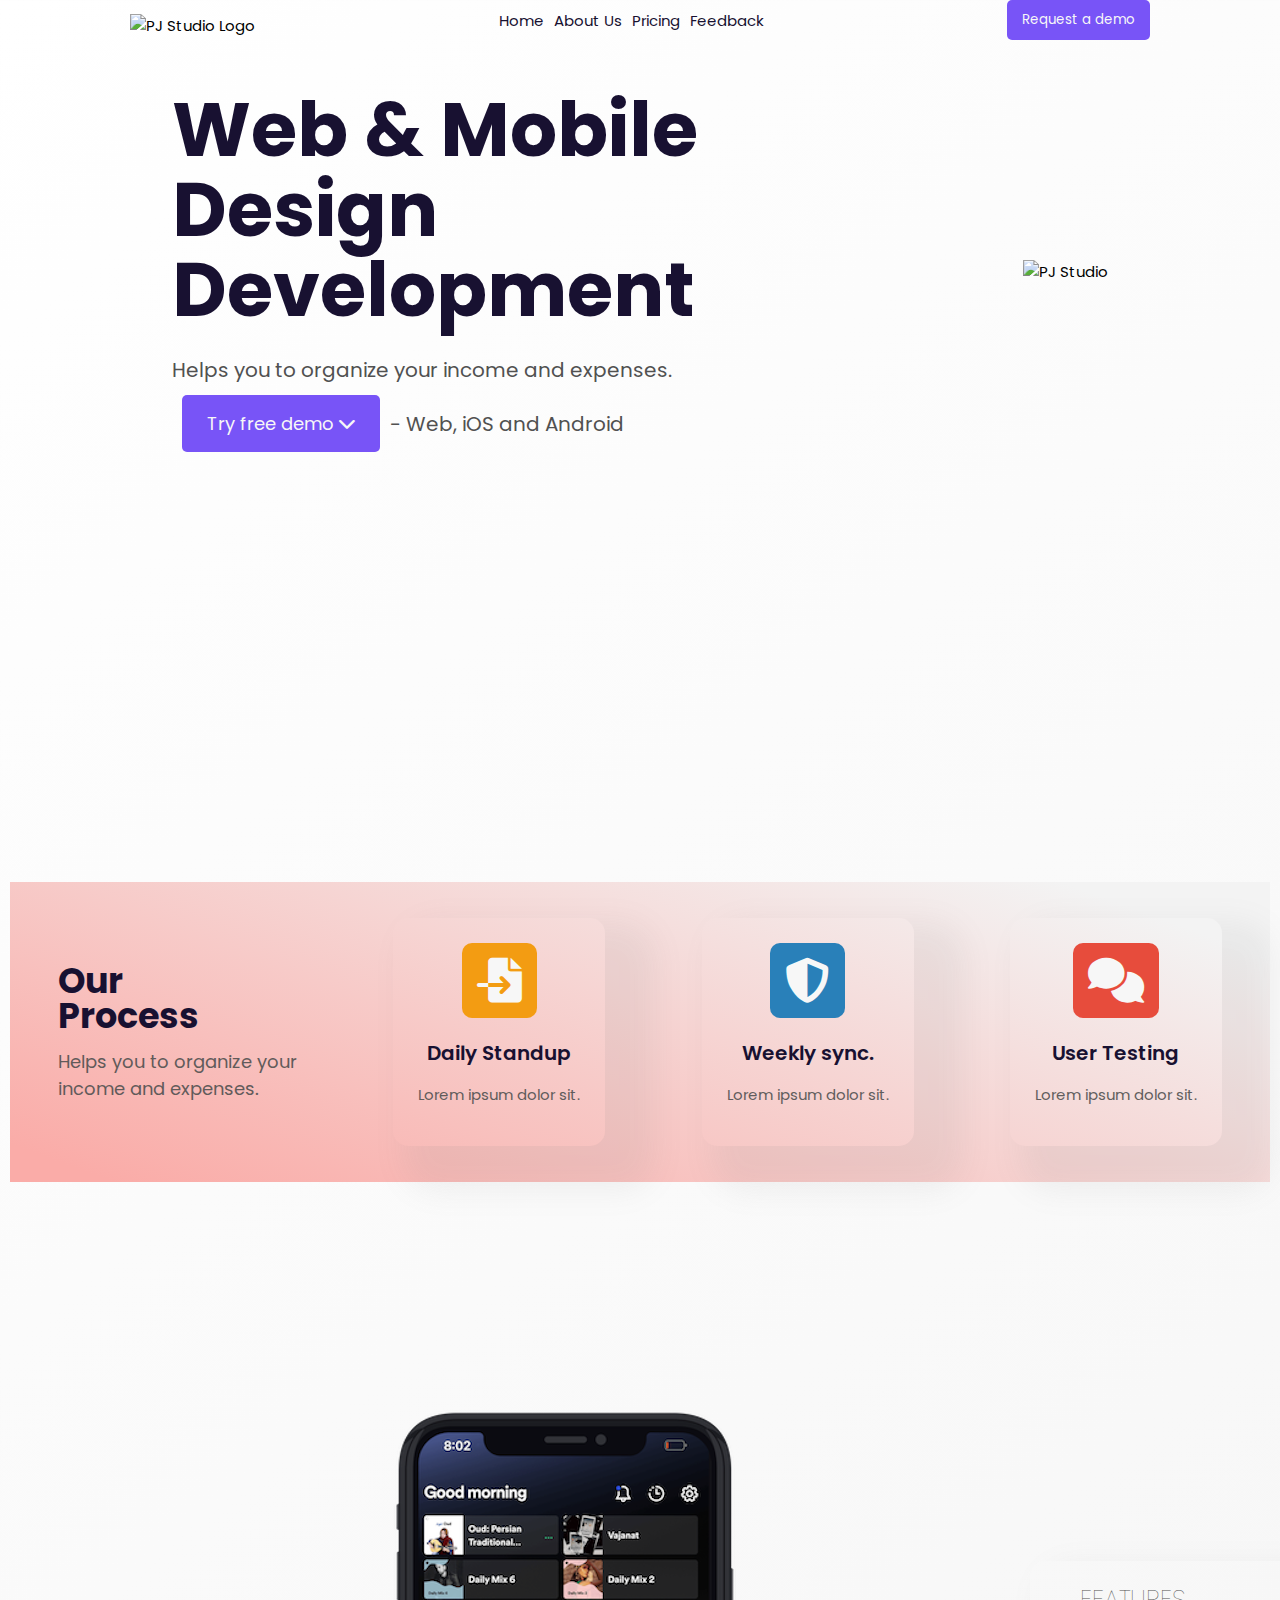
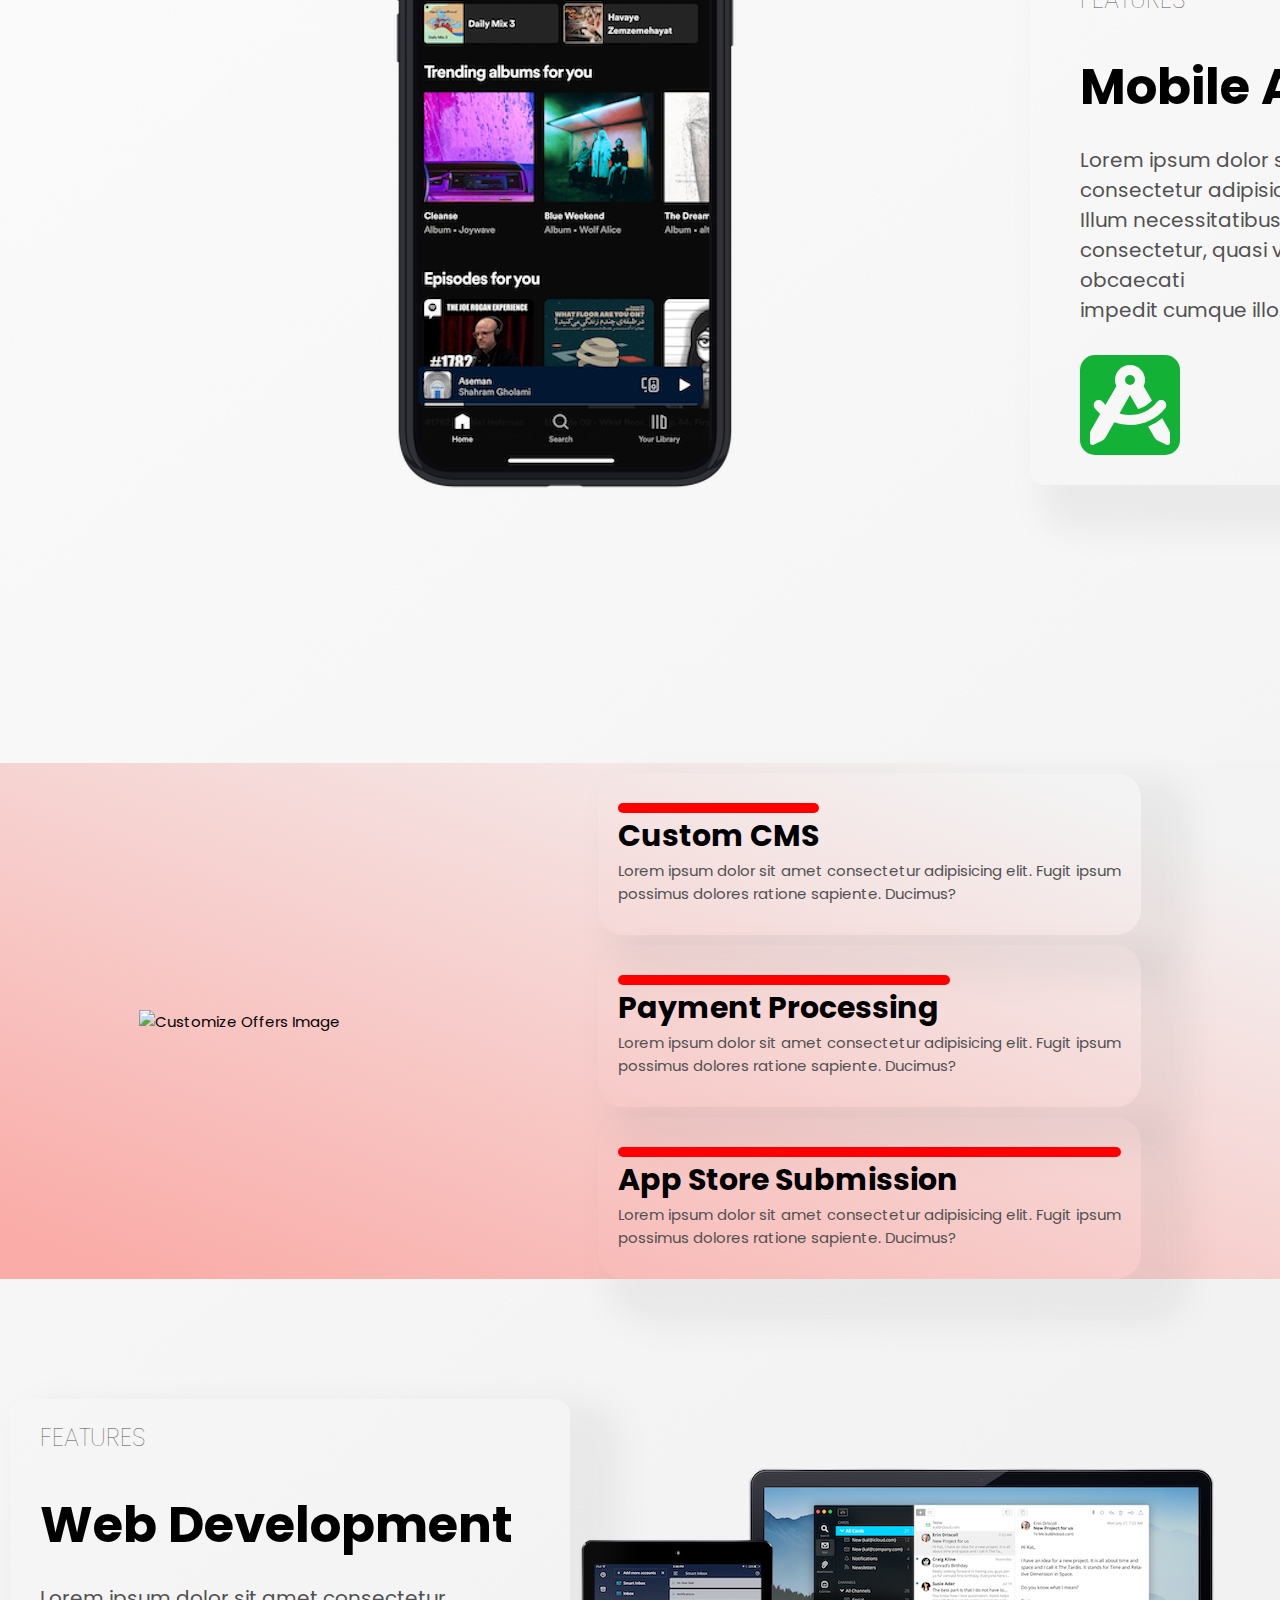
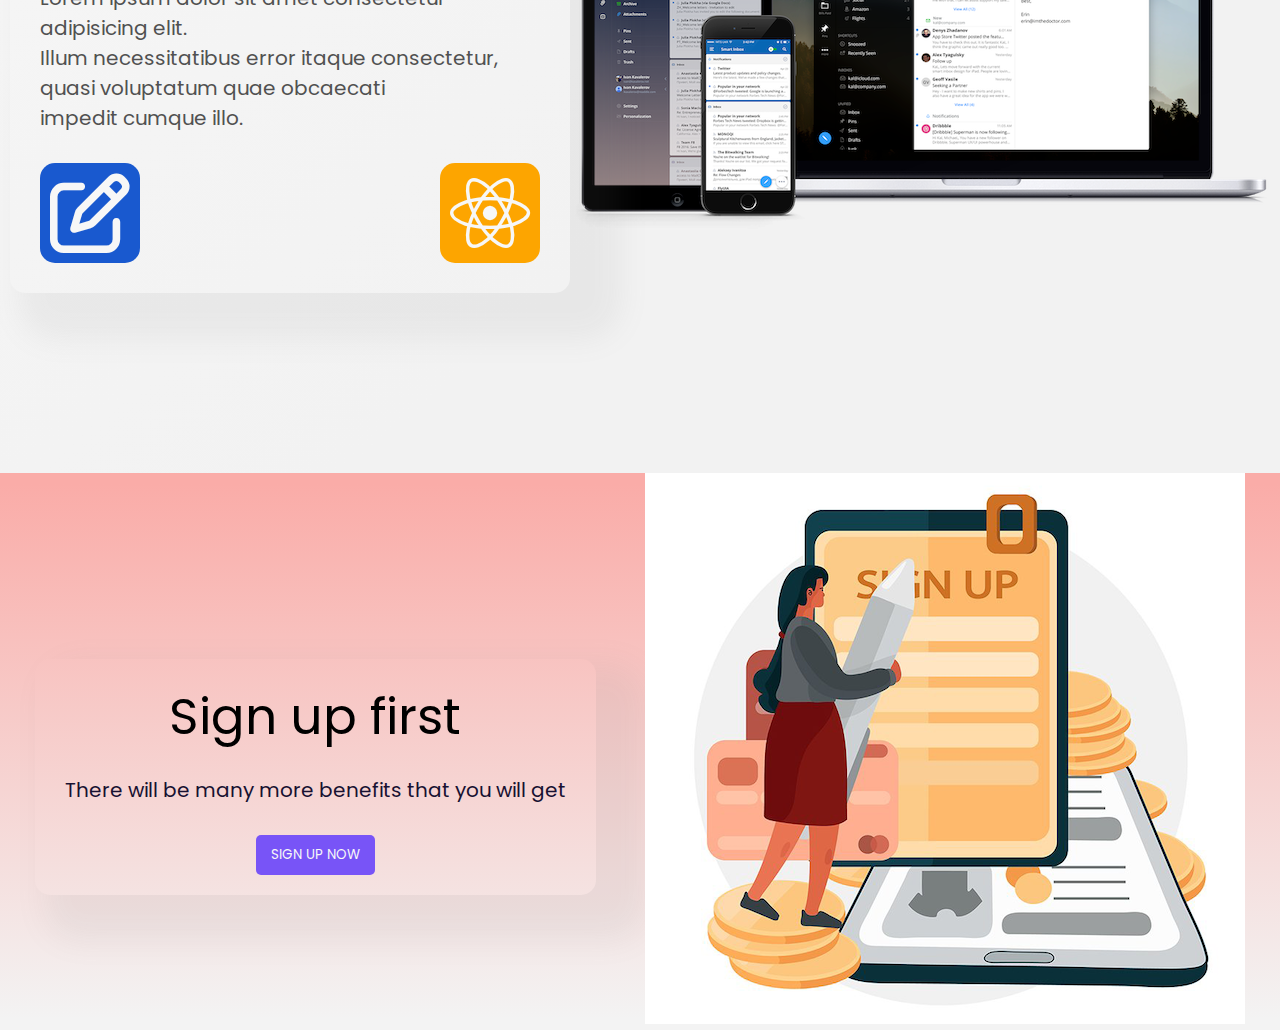
==== index.html @ 1b203c96 "March 4 5AM" ====
<!DOCTYPE html>
<html lang="en">
<head>
  <meta charset="UTF-8">
  <meta http-equiv="X-UA-Compatible" content="IE=edge">
  <meta name="viewport" content="width=device-width, initial-scale=1.0">
  <title>PJ Studio</title>
  <link rel="stylesheet" href="./layout.css">
  <link rel="stylesheet" href="./header.css">
  <link rel="stylesheet" href="./hero.css">
  <link rel="stylesheet" href="./process.css">
  <link rel="stylesheet" href="./mobile.css">
  <link rel="stylesheet" href="./customize.css">
  <link rel="stylesheet" href="./webdevelopment.css">
  <link rel="stylesheet" href="./signup.css">
  <link rel="stylesheet" href="https://cdnjs.cloudflare.com/ajax/libs/font-awesome/6.0.0/css/all.min.css" integrity="sha512-9usAa10IRO0HhonpyAIVpjrylPvoDwiPUiKdWk5t3PyolY1cOd4DSE0Ga+ri4AuTroPR5aQvXU9xC6qOPnzFeg==" crossorigin="anonymous" referrerpolicy="no-referrer" />
  <link href="https://fonts.googleapis.com/icon?family=Material+Icons"
      rel="stylesheet">
</head>
<body>
  
  <header id="header">
    
    <div class="container">
      
      <nav class="navbar">

        <div class="navbar__logo">
          <img src="./PJSTUDIO-landingPage/pj logo.png" alt="PJ Studio Logo">
        </div>

        <div class="navbar__nav">
            <ul class="nav__lists">
              <li class="nav__list"><a class="nav__link" href="">Home</a></li>
              <li class="nav__list"><a class="nav__link" href="">About Us</a></li>
              <li class="nav__list"><a class="nav__link" href="">Pricing</a></li>
              <li class="nav__list"><a class="nav__link" href="">Feedback</a></li>
            </ul>
        </div>


        <div class="navbar__demo">
          <button type="button" class="btn btn__primary">Request a demo</button>
        </div>

      </nav>

    </div>

  </header>
  <main>

    <section id="hero">
      <div class="container">
        <div class="hero__wrapper">
          <div class="hero__left--item">
              <h1>
                Web & Mobile <br />
                Design <br />
                Development
              </h1>
              <p>Helps you to organize your income and expenses.</p>
              <div class="left--item__demo">
                  <button type="button" class="btn btn__primary hero__btn">
                    Try free demo
                    <i class="fa-solid fa-chevron-down"></i>
                  </button>
                  <p>- Web, iOS and Android</p>
              </div>
          </div>

          <div class="hero__right--item">
              <img src="./PJSTUDIO-landingPage/hero.png" alt="PJ Studio" />
          </div>

        </div>
      </div>
    </section>


    <section id="our-process">
        <div class="container">
          <div class="process__wrapper">
            
            <div class="process__item">
                <h2>Our <br />Process</h2>
                <p>
                  Helps you to organize your <br />
                  income and expenses.
                </p>
            </div>

            <div class="process__item">
                <div class="process__item--box process__active">
                    <i class="fa fa-solid fa-file-import fa-3x box--daily"></i>
                    <h3>Daily Standup</h3>
                    <p>
                      Lorem ipsum dolor sit.
                    </p>
                </div>
            </div>

            <div class="process__item">
                <div class="process__item--box process__active">
                  <i class="fa fa-solid fa-shield fa-3x box--shield"></i>
                  <h3>Weekly sync.</h3>
                  <p>
                    Lorem ipsum dolor sit.
                  </p>
                </div>
            </div>

            <div class="process__item">
              <div class="process__item--box process__active">
                <i class="fa fa-solid fa-comments fa-3x box--testing"></i>
                <h3>User Testing</h3>
                <p>
                  Lorem ipsum dolor sit.
                </p>
              </div>
            </div>


          </div>
        </div>
    </section>

    <section id="mobile">
        <div class="container">
          <div class="mobile__wrapper">
            <div class="mobile__image">
              <img src="./PJSTUDIO-landingPage/app-design-sample.png" alt="Mobile Image">
            </div>
            <div class="mobile__text">
              <h5>FEATURES</h5>
              <h2>Mobile App</h2>
              <p>Lorem ipsum dolor sit amet consectetur adipisicing elit. <br/> Illum necessitatibus error itaque consectetur, quasi voluptatum quae obcaecati <br> impedit cumque illo.</p>
                <div class="mobile__icons">
                  <i class="fa-solid fa-compass-drafting mobile__icons--design"></i>
                  <i class="fa-solid fa-table-cells-large mobile__icons--square"></i>
                </div>
            </div>
          </div>
        </div>
      </section>


      <section id="customize">
        <div class="container">
          <div class="customize__wrapper">
            <div class="customize__image">
             <img src="./PJSTUDIO-landingPage/accepttasks.svg" alt="Customize Offers Image">
            </div>
             <div class="customize__text">
               <div class="customize__text--box customize__text--cms">
                <h5>Custom CMS</h5>
                 <p>Lorem ipsum dolor sit amet consectetur adipisicing elit. Fugit ipsum <br/> possimus dolores ratione sapiente. Ducimus?</p>
               </div>
               <div class="customize__text--box customize__text--payment">
                 <h5>Payment Processing</h5>
                 <p>Lorem ipsum dolor sit amet consectetur adipisicing elit. Fugit ipsum <br/> possimus dolores ratione sapiente. Ducimus?</p>
               </div>
               <div class="customize__text--box customize__text--submission">
                <h5>App Store Submission</h5>
                <p>Lorem ipsum dolor sit amet consectetur adipisicing elit. Fugit ipsum <br/> possimus dolores ratione sapiente. Ducimus?</p>
               </div>
            </div>
          </div>
        </div>
      </section>

      <section id="web-development">
        <div class="container">
          <div class="web-development__wrapper">
            <div class="web-development__text">
              <h5>FEATURES</h5>
              <h2>Web Development</h2>
              <p>Lorem ipsum dolor sit amet consectetur adipisicing elit. <br/> Illum necessitatibus error itaque consectetur, quasi voluptatum quae obcaecati <br> impedit cumque illo.</p>
                <div class="web-development__icons">
                  <i class="fa-regular fa-pen-to-square web-development__ui"></i>
                  <i class="fa-brands fa-react web-development__react"></i>
                </div>
            </div>
            <div class="web-development__image">
              <img src="./PJSTUDIO-landingPage/laptop.png" alt="Laptop">
            </div>
          </div>
          
        </div>
      </section>

      <section id="signup">
        <div class="container">
          <div class="signup__wrapper">
            <div class="signup__text">
              <h2>Sign up first</h2>
              <p>There will be many more benefits that you will get</p>
              <button class="btn btn__primary btn--signup">SIGN UP NOW</button>
            </div>
            <div class="signup__image">
              <img src="./PJSTUDIO-landingPage/SignUp.png" alt="Sign Up">
            </div>
          </div>
        </div>
      </section>

  </main>
  <footer>
    


  </footer>

</body>
</html>
---- layout.css ----
@import url("https://fonts.googleapis.com/css2?family=Poppins:ital,wght@0,100;0,300;0,400;0,700;0,900;1,100;1,300;1,400;1,700;1,900&display=swap");

*,
*::after,
*::before {
  padding: 0;
  margin: 0;
  box-sizing: border-box;
  -webkit-box-sizing: border-box;
}

:root {
  --primary-color: #7854f7;
  --dark-color: #181131;
  --accent-color: #d57d00;
  --light-color: #f7f7f7;
  --secondary-color: #515151;
  --border-raduis-sm: 0.5rem;
  --border-raduis-md: 1rem;
  --border-raduis-lg: 1.5rem;
}

html {
  font-size: 62.5%;
  font-family: "Poppins", "Segoe UI", Tahoma, Geneva, Verdana, sans-serif;
  scroll-behavior: smooth;
}

body {
  font-size: 1.5rem;
  background: linear-gradient(141deg, #fff 0%, #f7f7f7 51%, #f2f2f2 75%);
}

button {
  cursor: pointer;
  font-family: inherit;
}

ul {
  list-style: none;
}

a {
  text-decoration: none;
}

.container {
  width: 100%;
  margin-right: auto;
  margin-left: auto;

  padding: 0 1rem;
}

.btn {
  font-family: inherit;
  padding: 1rem 1.5rem;
  border-radius: 0.5rem;
  outline: 0;
  border: none;
  box-shadow: none;
  transition: all 0.3s ease;
  -webkit-transition: all 0.3s ease;
}

.btn__primary {
  background-color: var(--primary-color);
  color: var(--light-color);
}

.btn__primary:hover {
  background: transparent;
  color: var(--dark-color);

  box-shadow: inset 0 0 0 0.2rem var(--primary-color);
}
---- header.css ----
#header {
  min-height: 10vh;
}

.navbar {
  display: flex;
  flex-direction: row;
  justify-content: space-around;
  align-items: center;
}

.navbar__logo img {
  height: 7rem;
  margin-top: 1rem;
}

.nav__lists {
  display: flex;
  flex-direction: row;
  justify-content: center;
  align-items: center;
}

.nav__list {
  margin: 0 0.5rem;
}

.nav__link {
  color: var(--dark-clr);
  transition: all 0.3s ease-in-out;
}

.nav__link:hover {
  color: var(--primary-clr);
}
#header {
  min-height: 10vh;
}

.navbar {
  display: flex;
  flex-direction: row;
  justify-content: space-around;
  align-items: center;
}

.navbar__logo img {
  height: 7rem;
  margin-top: 1rem;
}

.nav__lists {
  display: flex;
  flex-direction: row;
  justify-content: center;
  align-items: center;
}

.nav__list {
  margin: 0 0.5rem;
}

.nav__link {
  color: var(--dark-color);
  transition: all 0.4s ease-in-out;
}

.nav__link:hover {
  color: var(--primary-color);
}
---- hero.css ----
#hero {
  min-height: 88vh;
}

.hero__wrapper {
  display: flex;
  flex-direction: row;
  justify-content: space-around;
  align-items: center;
}

.hero__left--item {
  display: flex;
  flex-direction: column;
  justify-content: space-around;
  align-items: flex-start;
}
.hero__left--item h1 {
  font-size: 7.5rem;
  font-weight: 700;
  color: var(--dark-color);
  margin-bottom: 2.5rem;
  line-height: 8rem;
}

.hero__left--item p {
  color: var(--secondary-color);
  font-size: 2rem;
}

.left--item__demo {
  display: flex;
  flex-direction: row;
  margin-top: 1rem;
  justify-content: center;
  align-items: center;
}

.hero__btn {
  padding: 1.5rem 2.5rem;
  font-size: 1.8rem;
  margin: 0 1rem;
}

.hero__right--item {
  opacity: 0.9rem;
}
---- process.css ----
#our-process {
  min-height: 20vh;
}

.process__wrapper {
  min-height: 30rem;
  display: flex;
  flex-direction: row;
  justify-content: space-around;
  align-items: center;
  background: linear-gradient(20deg, #faaca8 5%, #f3f3f3 90%);
}
.process__item h2 {
  font-size: 3.5rem;
  font-weight: 700;
  line-height: 3.5rem;
  margin-bottom: 1.5rem;
  color: var(--dark-color);
}

.process__item p {
  font-size: 1.8rem;
  opacity: 0.9;
  color: var(--secondary-color);
}

.process__item--box {
  padding: 2.5rem;
  display: flex;
  flex-direction: column;
  justify-content: center;
  align-items: center;
  border-radius: 1.5rem;
  transition: all 0.3s ease-in-out;
}

.process__item--box i {
  padding: 1.5rem;
  border-radius: 1rem;
  margin-bottom: 2rem;
  color: var(--light-color);
}

.process__item--box h3 {
  font-size: 2rem;
  font-weight: 600;
  color: var(--dark-color);
  margin-bottom: 1.5rem;
}

.process__item--box p {
  font-size: 1.5rem;
  font-weight: 400;
  color: var(--secondary-color);
  margin-bottom: 1.5rem;
}

i.box--daily {
  background-color: #f39c12;
}

i.box--shield {
  background-color: #2980b9;
}

i.box--testing {
  background-color: #e74c3c;
}

.process__active {
  transition: all 0.3s ease-in-out;
  box-shadow: 3rem 2.5rem 3rem 2rem rgba(128, 128, 128, 0.097);
  -webkit-box-shadow: 3rem 2.5rem 3rem 2rem rgba(128, 128, 128, 0.097);
}

.process__active:hover {
  transform: translateY(-1.5rem);
}
---- mobile.css ----
#mobile {
  min-height: 80vh;
}

.mobile__wrapper {
  margin-top: 15rem;
  display: flex;
  flex-direction: row;
  justify-content: space-around;
  align-items: center;
}

.mobile__text {
  border-radius: 1.5rem;
  margin-top: 5rem;
  padding: 2rem 5rem;
  max-width: 70rem;
  min-width: 50rem;
  max-height: 60rem;
  position: relative;
  top: 5rem;
  left: -8rem;
  display: flex;
  flex-direction: column;
  align-items: flex-start;
  justify-content: flex-start;
  transition: all 0.3s ease-in-out;
  box-shadow: 3rem 2.5rem 3rem 2rem rgba(128, 128, 128, 0.097);
  -webkit-box-shadow: 3rem 2.5rem 3rem 2rem rgba(128, 128, 128, 0.097);
}

.mobile__text h5 {
  color: var(--secondary-color);
  font-size: 2.5rem;
  font-weight: 10;
  padding: 0 0 3rem 0;
}

.mobile__text h2 {
  font-size: 5rem;
  padding-bottom: 2rem;
}

.mobile__text p {
  color: var(--secondary-color);
  font-size: 2rem;
}

.mobile__icons {
  font-size: 8rem;
  padding: 2rem 0;
  width: 100%;
  display: flex;
  flex-direction: row;
  justify-content: space-between;
}

.mobile__icons--design {
  /* font-size: 3rem; */
  border-radius: 1.5rem;
  background-color: rgb(19, 178, 55);
  padding: 1rem;
  position: relative;
  top: 1rem;
  color: var(--light-color);
  transition: all 0.3s ease-in-out;
}

.mobile__icons--design:hover {
  transform: translateY(-1.5rem);
}

.mobile__icons--square {
  /* font-size: 3rem; */
  padding: 1rem;
  border-radius: 1.5rem;
  background-color: rgb(68, 212, 215);
  position: relative;
  top: 1rem;
  color: var(--light-color);
  transition: all 0.3s ease-in-out;
}

.mobile__icons--square:hover {
  transform: translateY(-1.5rem);
}
---- customize.css ----
#customize {
  /* min-height: 80vh; */
  margin-top: 20rem;
  background: linear-gradient(20deg, #faaca8 5%, #f3f3f3 90%);
}

.customize__wrapper {
  display: flex;
  flex-direction: row;
  justify-content: space-around;
  align-items: center;
}

.customize__text {
  display: flex;
  flex-direction: column;
  justify-content: space-around;
  align-items: flex-start;
}

.customize__text--box {
  margin-top: 1rem;
  font-size: 1.5rem;
  padding: 3rem 2rem;
  transition: all 0.3s ease-in-out;
  box-shadow: 3rem 2.5rem 3rem 2rem rgba(128, 128, 128, 0.097);
  -webkit-box-shadow: 3rem 2.5rem 3rem 2rem rgba(128, 128, 128, 0.097);
  border-radius: 2.5rem;
}

.customize__text--box h5 {
  font-size: 3rem;
}

.customize__text--box p {
  color: var(--secondary-color);
}

.customize__text--cms::before {
  display: block;
  content: " ";
  background-color: red;
  height: 1rem;
  width: 40%;
  border-radius: 1.5rem;
  transition: all 0.3s ease-in-out;
}

.customize__text--payment::before {
  display: block;
  content: " ";
  background-color: red;
  height: 1rem;
  width: 66%;
  border-radius: 1.5rem;
  transition: all 0.3s ease-in-out;
}

.customize__text--submission::before {
  display: block;
  content: " ";
  background-color: red;
  height: 1rem;
  width: 100%;
  border-radius: 1.5rem;
  transition: all 0.3s ease-in-out;
}

.customize__text--box:hover {
  transform: translateX(-2rem);
}

.customize__text--box:hover::before {
  width: 2%;
}
---- webdevelopment.css ----
#web-development {
  margin-top: 10rem;
}

.web-development__wrapper {
  display: flex;
  flex-direction: row;
  justify-content: space-around;
  align-items: center;
}

.web-development__text {
  position: relative;
  top: -3rem;
  box-shadow: 3rem 2.5rem 3rem 2rem rgba(128, 128, 128, 0.097);
  -webkit-box-shadow: 3rem 2.5rem 3rem 2rem rgba(128, 128, 128, 0.097);
  border-radius: 1.5rem;
  margin-top: 5rem;
  padding: 2rem 3rem;
  max-width: 70rem;
  min-width: 50rem;
  max-height: 60rem;
}

.web-development__text h5 {
  color: var(--secondary-color);
  font-size: 2.5rem;
  font-weight: 10;
  padding: 0 0 3rem 0;
}

.web-development__text h2 {
  font-size: 5rem;
  padding-bottom: 2rem;
}

.web-development__text p {
  color: var(--secondary-color);
  font-size: 2rem;
}

.web-development__icons {
  font-size: 8rem;
  padding: 2rem 0;
  width: 100%;
  display: flex;
  flex-direction: row;
  justify-content: space-between;
}

.web-development__ui {
  border-radius: 1.5rem;
  background-color: rgb(25, 89, 207);
  padding: 1rem;
  position: relative;
  top: 1rem;
  color: var(--light-color);
  transition: all 0.3s ease-in-out;
}

.web-development__ui:hover {
  transform: translateY(-1.5rem);
}

.web-development__react {
  border-radius: 1.5rem;
  background-color: rgb(253, 165, 0);
  padding: 1rem;
  position: relative;
  top: 1rem;
  color: var(--light-color);
  transition: all 0.3s ease-in-out;
}

.web-development__react:hover {
  transform: translateY(-1.5rem);
}
---- signup.css ----
#signup {
  margin-top: 15rem;
  background: linear-gradient(180deg, #faaca8 2%, #f3f3f3 98%);
}

.signup__wrapper {
  display: flex;
  flex-direction: row;
  justify-content: space-around;
  align-items: center;
}

.signup__text {
  display: flex;
  flex-direction: column;
  justify-content: space-around;
  align-items: center;
  box-shadow: 3rem 2.5rem 3rem 2rem rgba(128, 128, 128, 0.097);
  -webkit-box-shadow: 3rem 2.5rem 3rem 2rem rgba(128, 128, 128, 0.097);
  border-radius: 1.5rem;
  margin-top: 5rem;
  padding: 2rem 3rem;
  max-width: 70rem;
  /* min-width: 50rem; */
  max-height: 60rem;
}

.signup__text h2 {
  font-size: 5rem;
  font-weight: 400;
  padding-bottom: 2rem;
}

.signup__text p {
  color: var(--dark-color);
  font-size: 2rem;
}

.btn--signup {
  max-width: 50%;
  margin-top: 3rem;
}
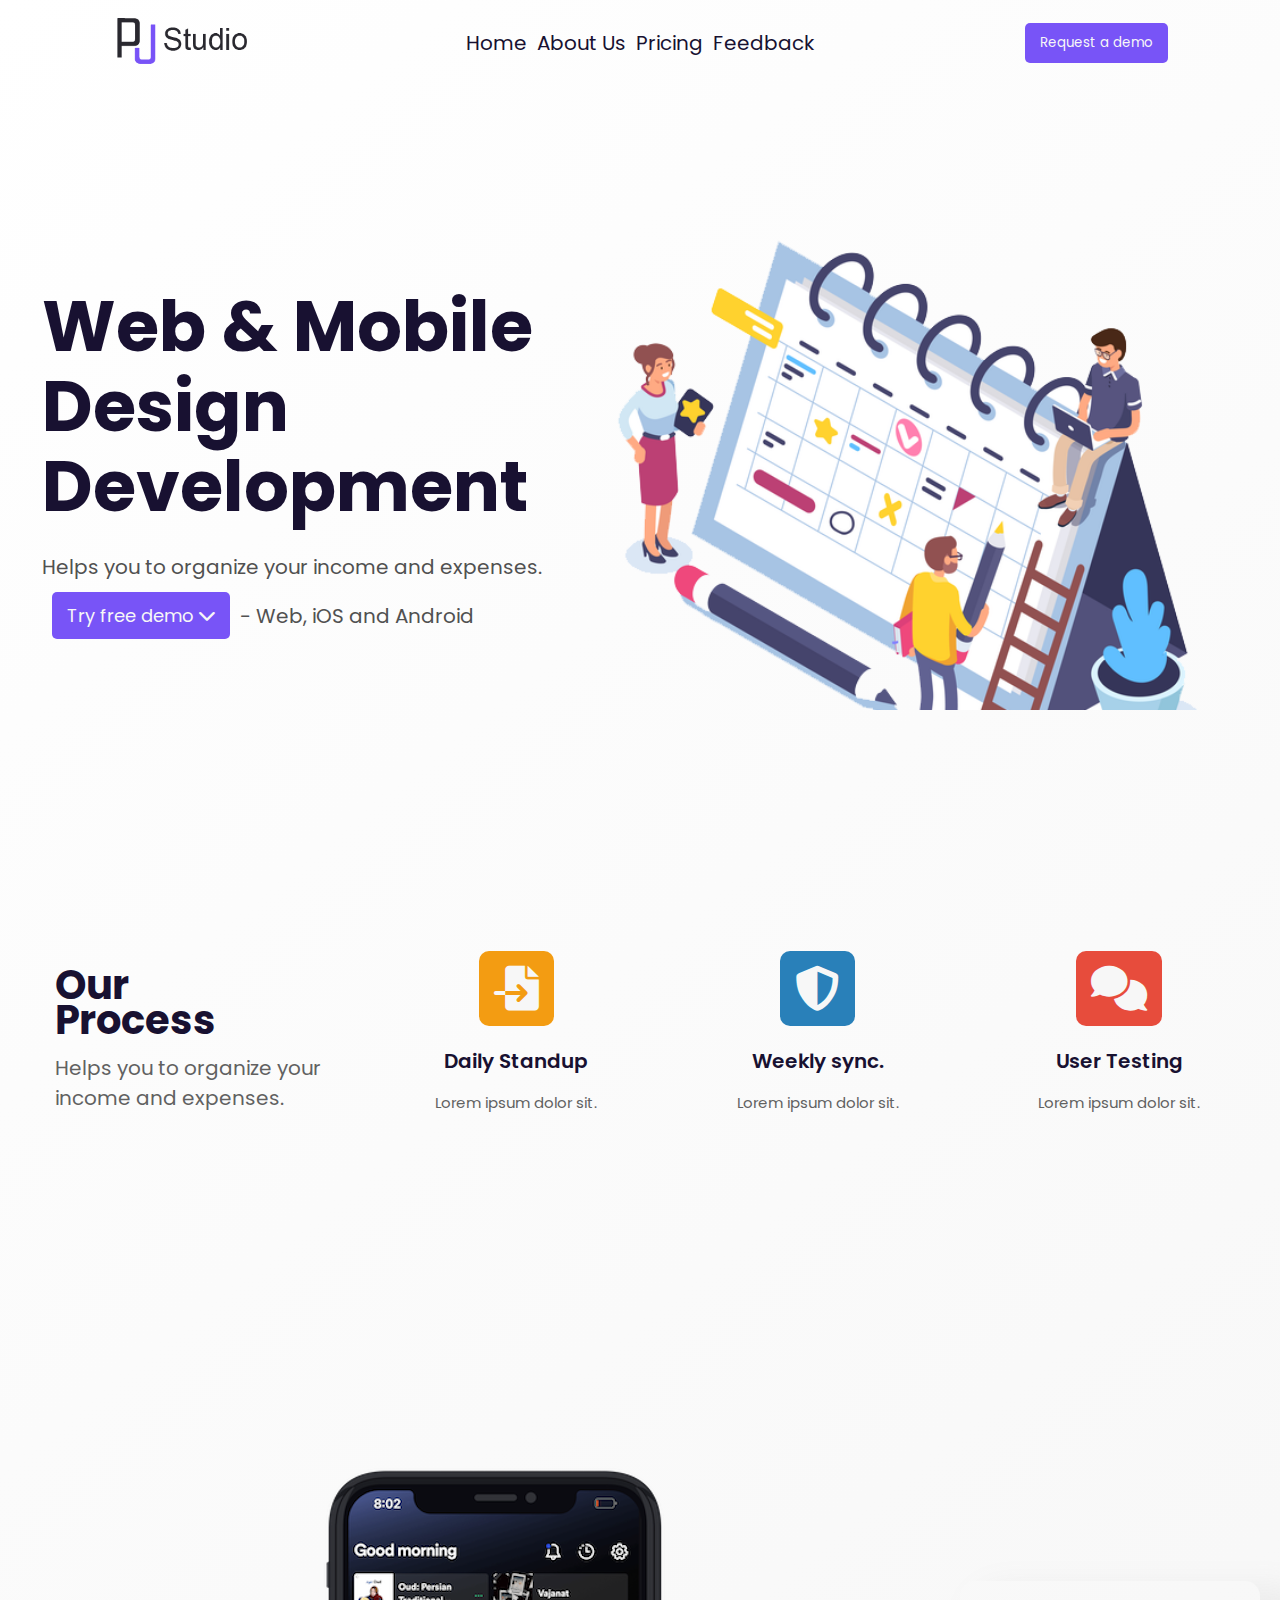
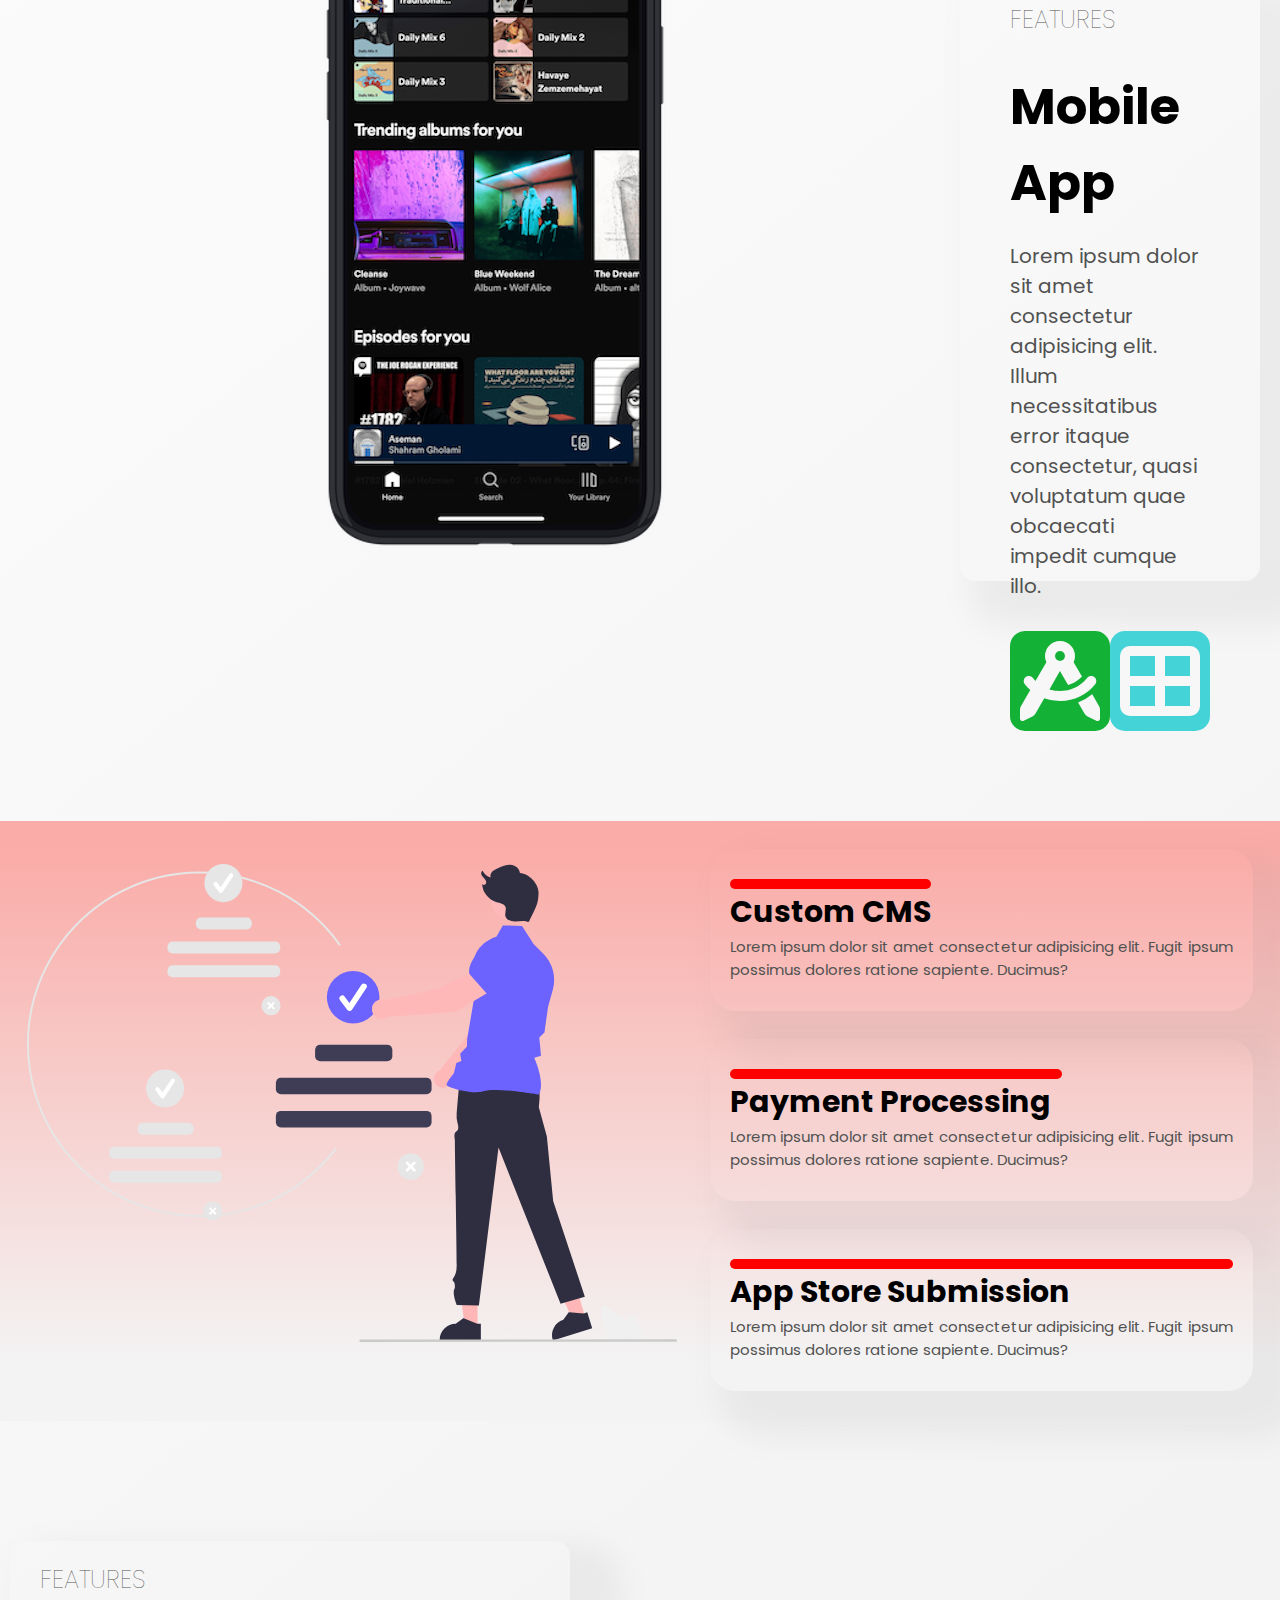
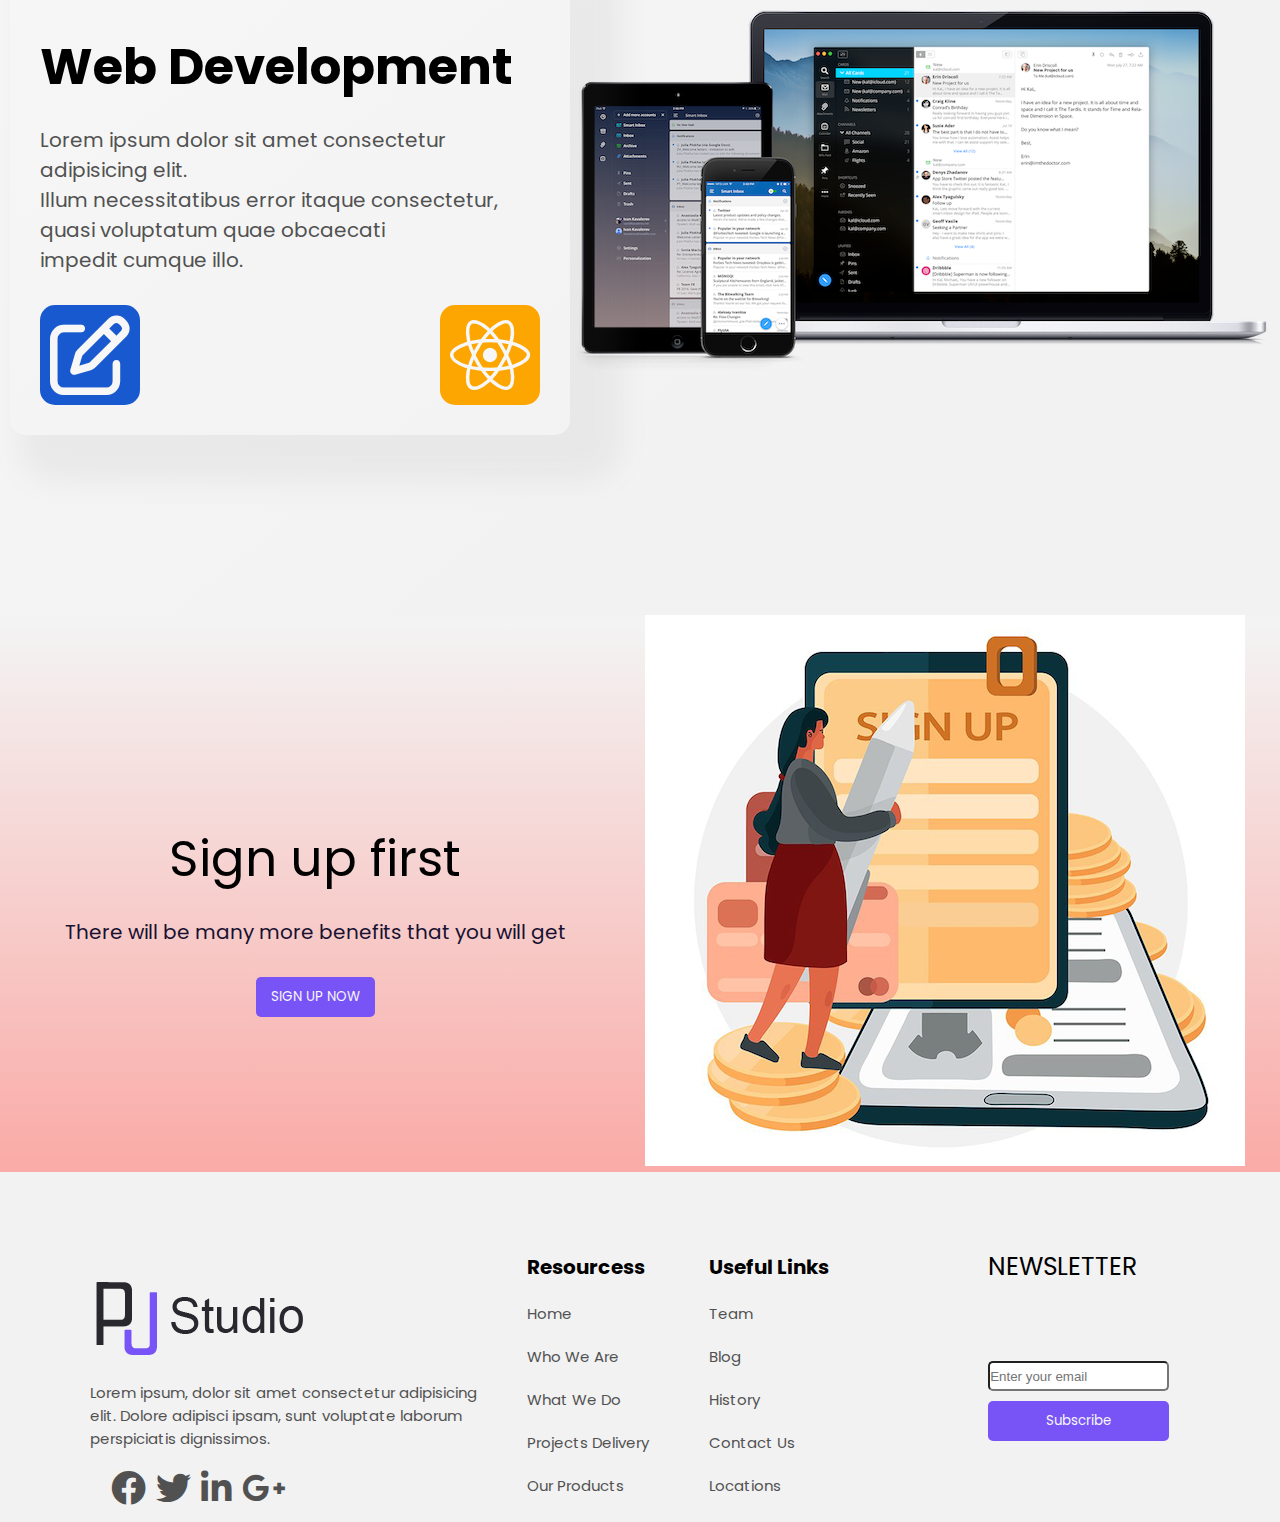
==== commit 7395eee2: "Started revising" ====
--- a/index.html
+++ b/index.html
@@ -5,14 +5,7 @@
   <meta http-equiv="X-UA-Compatible" content="IE=edge">
   <meta name="viewport" content="width=device-width, initial-scale=1.0">
   <title>PJ Studio</title>
-  <link rel="stylesheet" href="./layout.css">
-  <link rel="stylesheet" href="./header.css">
-  <link rel="stylesheet" href="./hero.css">
-  <link rel="stylesheet" href="./process.css">
-  <link rel="stylesheet" href="./mobile.css">
-  <link rel="stylesheet" href="./customize.css">
-  <link rel="stylesheet" href="./webdevelopment.css">
-  <link rel="stylesheet" href="./signup.css">
+  <link rel="stylesheet" href="./style.css/pjstudio.css">
   <link rel="stylesheet" href="https://cdnjs.cloudflare.com/ajax/libs/font-awesome/6.0.0/css/all.min.css" integrity="sha512-9usAa10IRO0HhonpyAIVpjrylPvoDwiPUiKdWk5t3PyolY1cOd4DSE0Ga+ri4AuTroPR5aQvXU9xC6qOPnzFeg==" crossorigin="anonymous" referrerpolicy="no-referrer" />
   <link href="https://fonts.googleapis.com/icon?family=Material+Icons"
       rel="stylesheet">
@@ -26,7 +19,7 @@
       <nav class="navbar">
 
         <div class="navbar__logo">
-          <img src="./PJSTUDIO-landingPage/pj logo.png" alt="PJ Studio Logo">
+          <img src="./assets/pj logo.png" alt="PJ Studio Logo">
         </div>
 
         <div class="navbar__nav">
@@ -53,7 +46,7 @@
     <section id="hero">
       <div class="container">
         <div class="hero__wrapper">
-          <div class="hero__left--item">
+          <div class="hero__item--left">
               <h1>
                 Web & Mobile <br />
                 Design <br />
@@ -69,8 +62,8 @@
               </div>
           </div>
 
-          <div class="hero__right--item">
-              <img src="./PJSTUDIO-landingPage/hero.png" alt="PJ Studio" />
+          <div class="hero__item--right">
+              <img src="./assets/hero.png" alt="PJ Studio" />
           </div>
 
         </div>
@@ -129,7 +122,7 @@
         <div class="container">
           <div class="mobile__wrapper">
             <div class="mobile__image">
-              <img src="./PJSTUDIO-landingPage/app-design-sample.png" alt="Mobile Image">
+              <img src="./assets/app-design-sample.png" alt="Mobile Image">
             </div>
             <div class="mobile__text">
               <h5>FEATURES</h5>
@@ -149,7 +142,7 @@
         <div class="container">
           <div class="customize__wrapper">
             <div class="customize__image">
-             <img src="./PJSTUDIO-landingPage/accepttasks.svg" alt="Customize Offers Image">
+             <img src="./assets/accepttasks.svg" alt="Customize Offers Image">
             </div>
              <div class="customize__text">
                <div class="customize__text--box customize__text--cms">
@@ -182,7 +175,7 @@
                 </div>
             </div>
             <div class="web-development__image">
-              <img src="./PJSTUDIO-landingPage/laptop.png" alt="Laptop">
+              <img src="./assets/laptop.png" alt="Laptop">
             </div>
           </div>
           
@@ -198,7 +191,7 @@
               <button class="btn btn__primary btn--signup">SIGN UP NOW</button>
             </div>
             <div class="signup__image">
-              <img src="./PJSTUDIO-landingPage/SignUp.png" alt="Sign Up">
+              <img src="./assets/SignUp.png" alt="Sign Up">
             </div>
           </div>
         </div>
@@ -207,7 +200,47 @@
   </main>
   <footer>
     
-
+    <section id="footer">
+      <div class="container">
+        <div class="footer__wrapper">
+          <div class="footer__item--left">
+            <img src="./assets/pj logo.png" alt="Pj Studio Logo">
+            <p>Lorem ipsum, dolor sit amet consectetur adipisicing<br/> elit. Dolore adipisci ipsam, sunt voluptate laborum<br/> perspiciatis dignissimos.</p>
+          <div class="footer--social">
+            <i class="fa-brands fa-facebook"></i>
+            <i class="fa-brands fa-twitter"></i>
+            <i class="fa-brands fa-linkedin-in"></i>
+            <i class="fa-brands fa-google-plus-g"></i>
+          </div>
+          </div>
+          
+           <div class="footer__item--links">
+             <div class="footer--resources">
+               <h5>Resourcess</h5>
+               <a href="">Home</a>
+               <a href="">Who We Are</a>
+               <a href="">What We Do</a>
+               <a href="">Projects Delivery</a>
+               <a href="">Our Products</a>
+             </div>
+               <div class="footer--useful">
+              <h5>Useful Links</h5>
+              <a href="">Team</a>
+              <a href="">Blog</a>
+              <a href="">History</a>
+              <a href="">Contact Us</a>
+              <a href="">Locations</a>
+              </div>
+             </div> 
+            <div class="footer__item--newsletter">
+              <h5>NEWSLETTER</h5>
+              <input type="text" placeholder="Enter your email">
+              <button class="btn btn__primary">Subscribe</button>
+           </div> 
+          </div>
+        </div>
+      </div>
+    </section>
 
   </footer>
 
--- a/style.css/pjstudio.css
+++ b/style.css/pjstudio.css
@@ -0,0 +1,9 @@
+@import url(./customize.css);
+@import url(./footer.css);
+@import url(./navbar.css);
+@import url(./hero.css);
+@import url(./layout.css);
+@import url(./mobile.css);
+@import url(./process.css);
+@import url(./signup.css);
+@import url(./webdevelopment.css);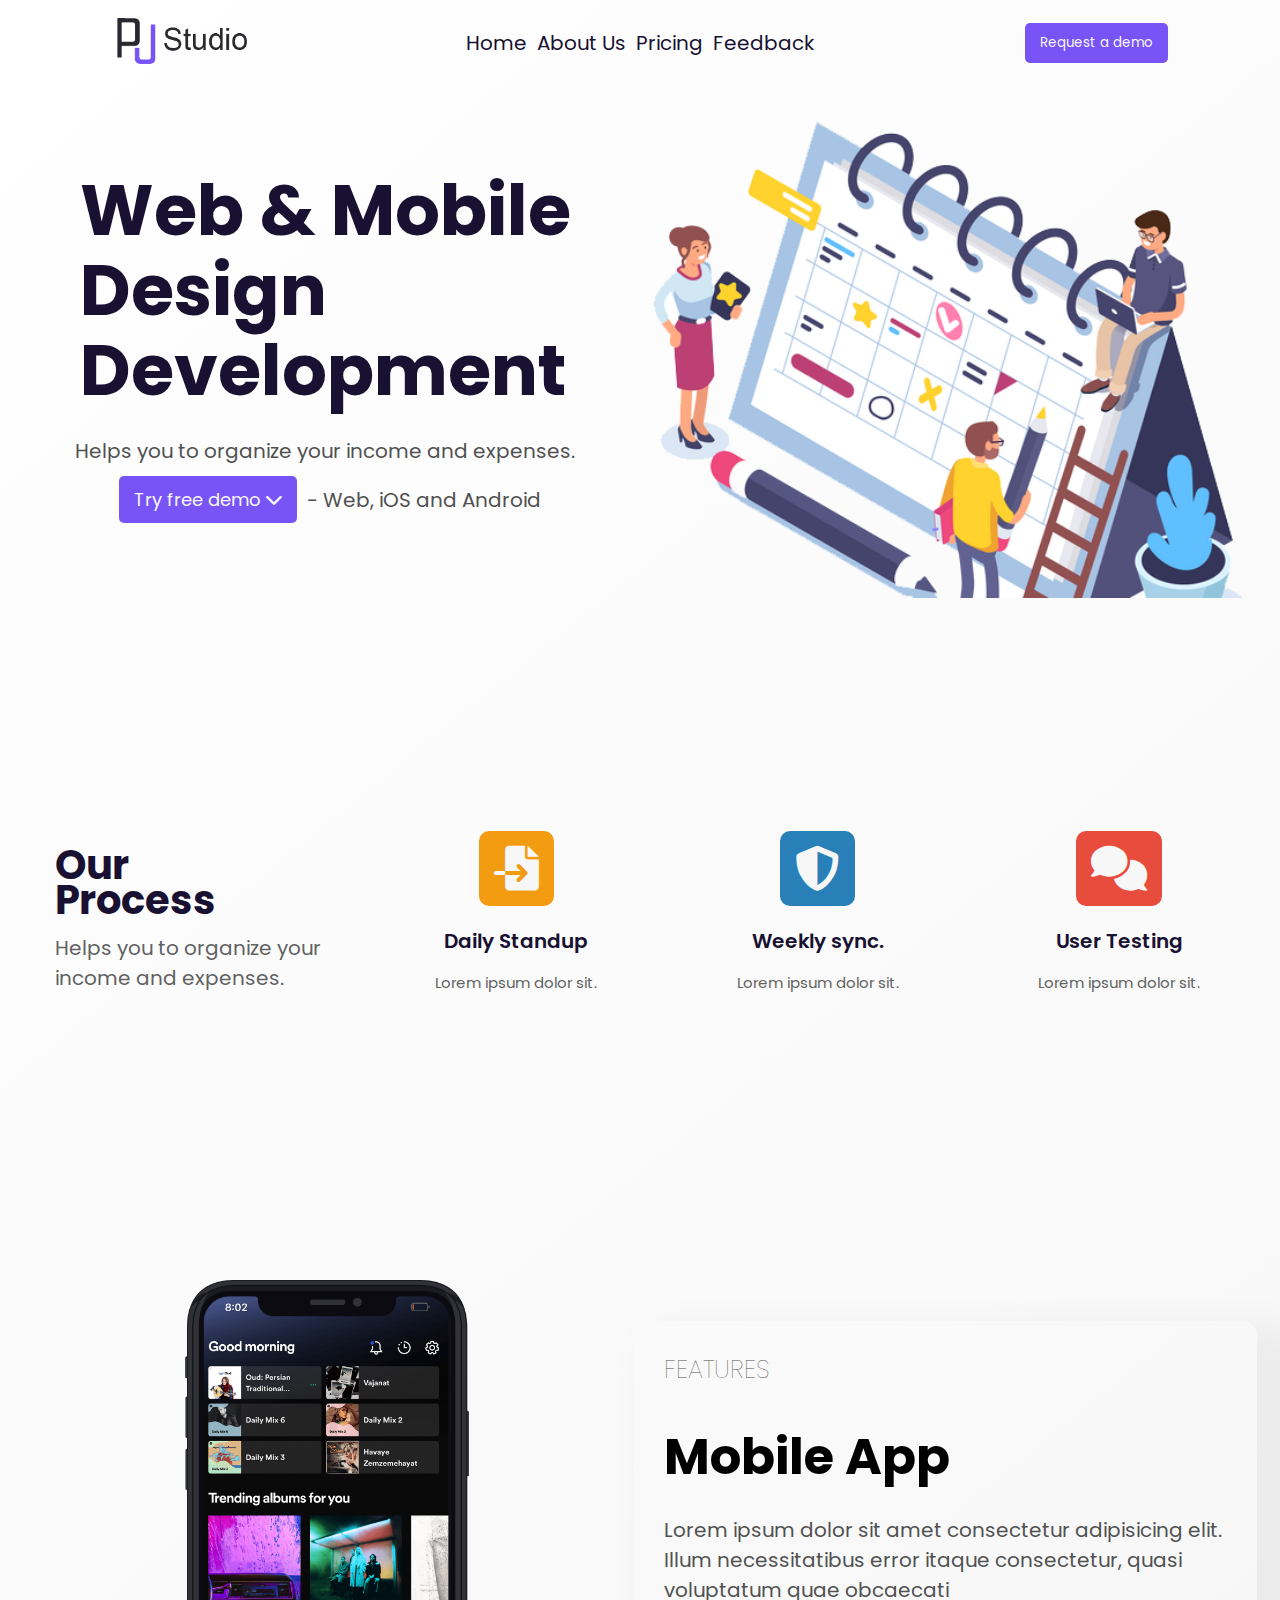
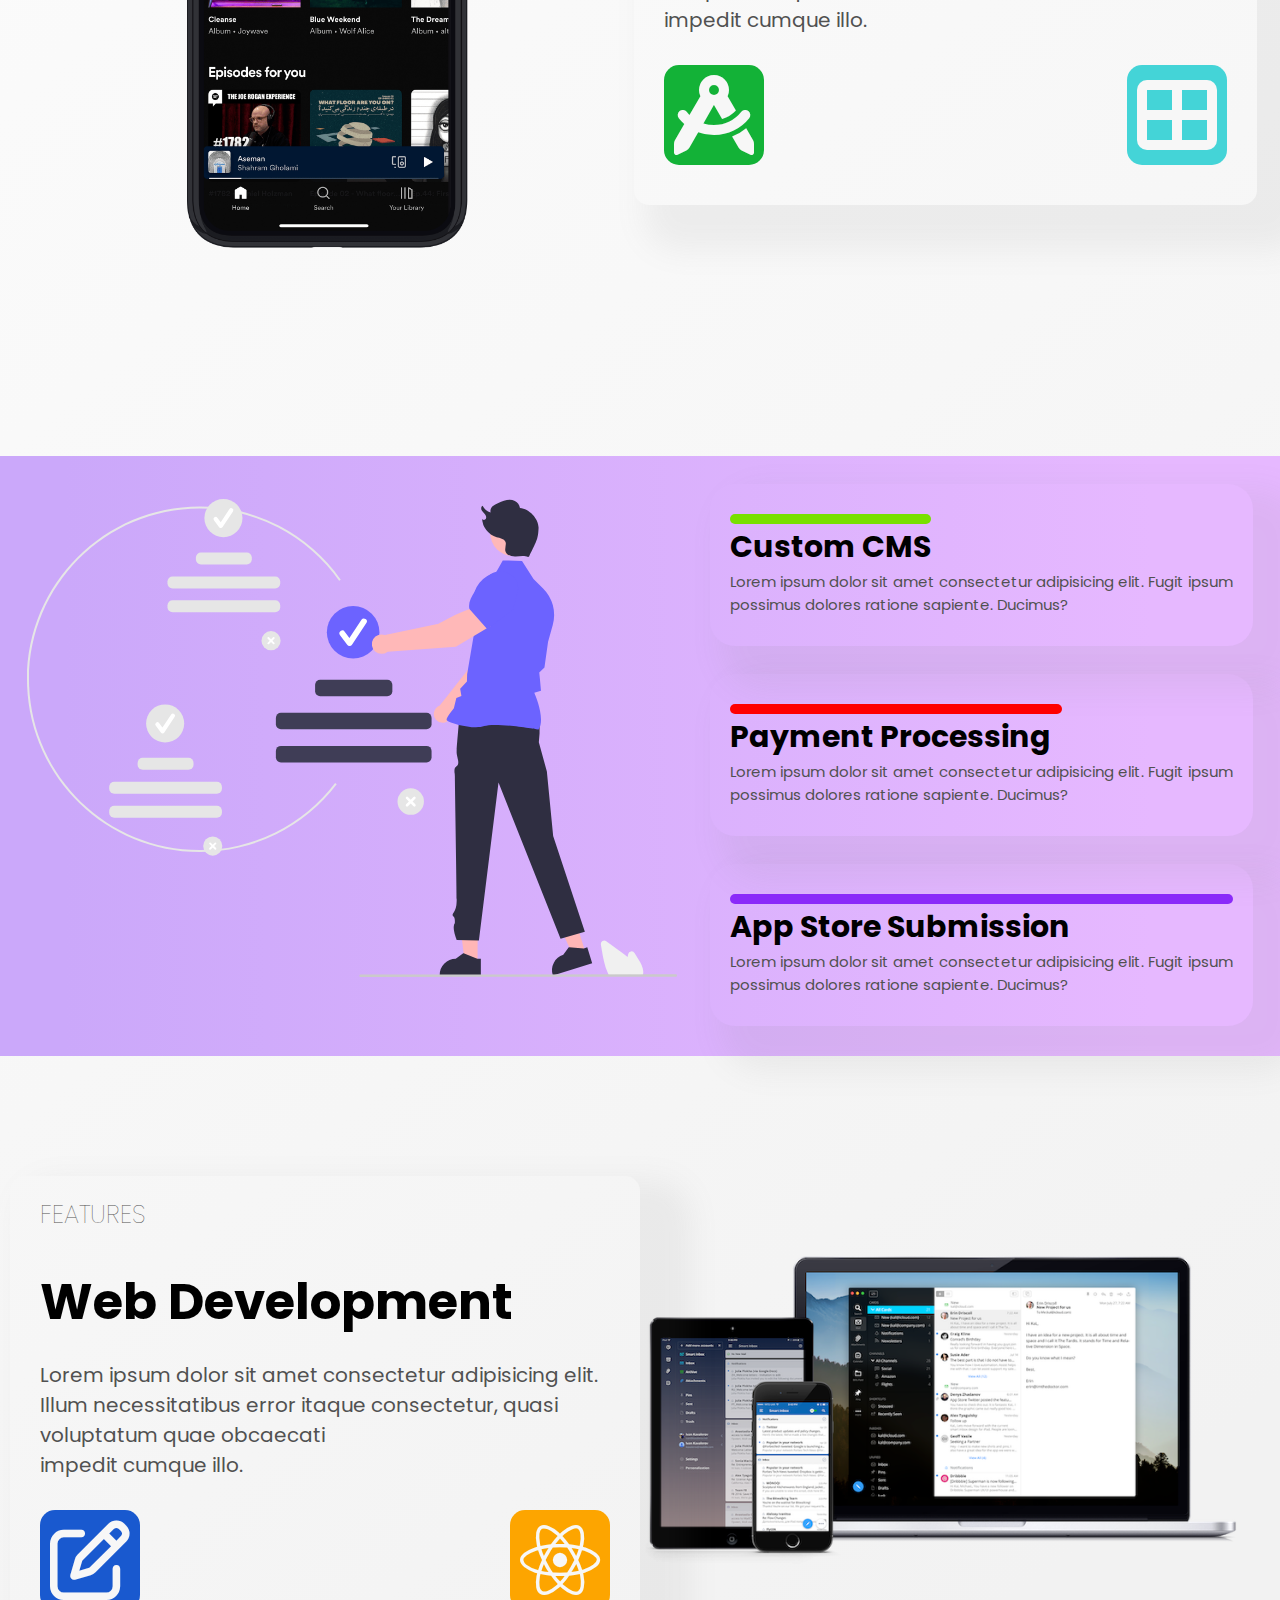
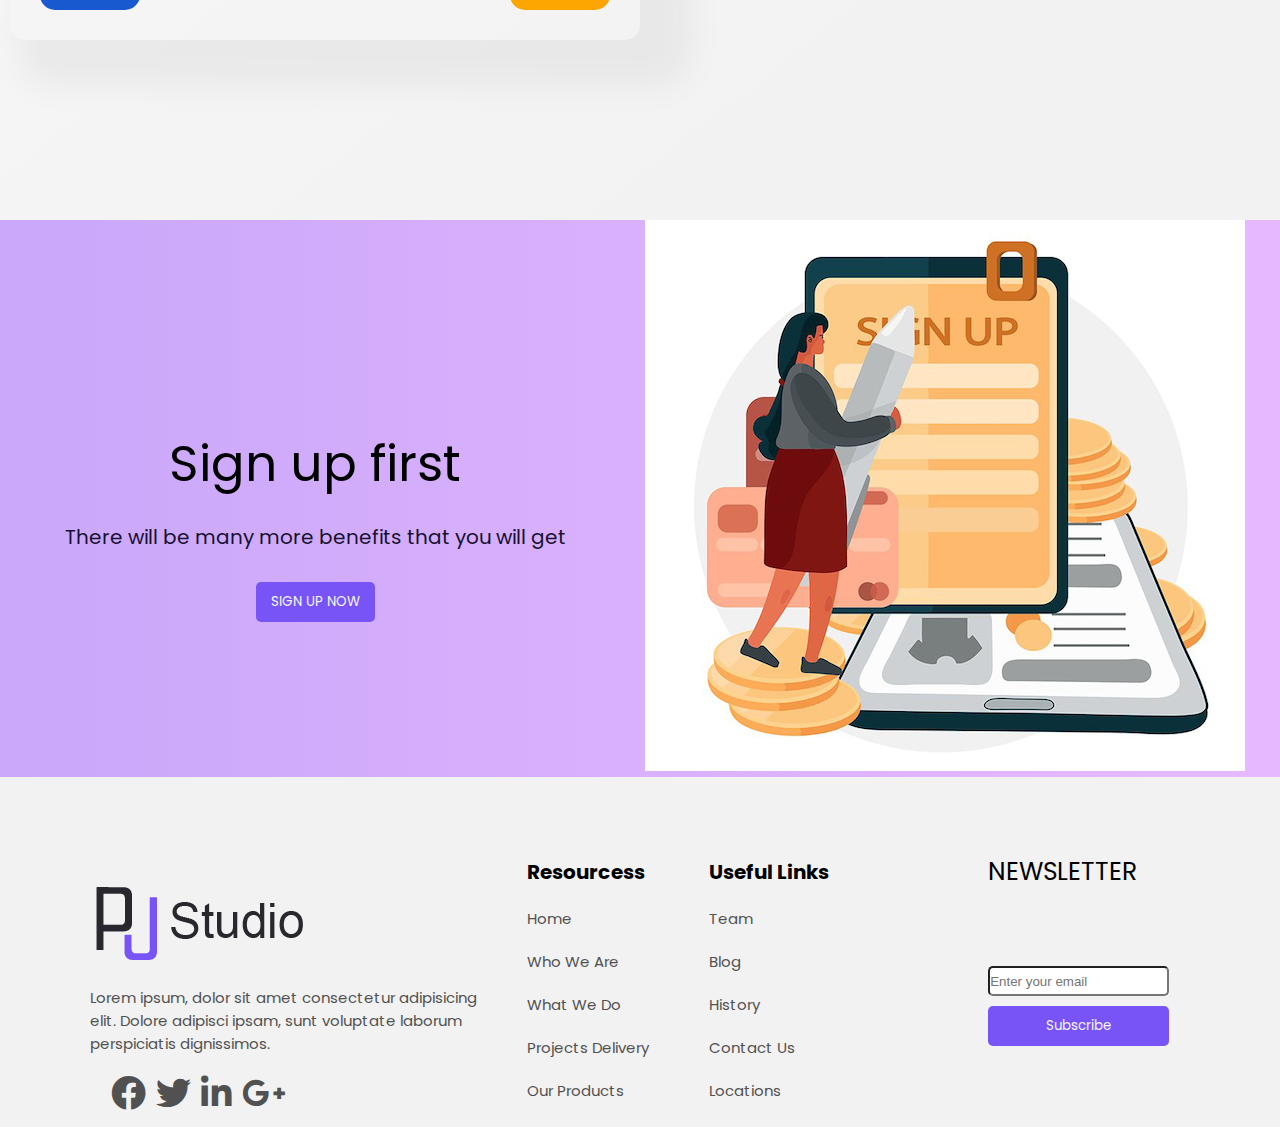
==== commit d7ca1853: "final" ====
--- a/index.html
+++ b/index.html
@@ -121,7 +121,7 @@
     <section id="mobile">
         <div class="container">
           <div class="mobile__wrapper">
-            <div class="mobile__image">
+            <div class="mobile__img">
               <img src="./assets/app-design-sample.png" alt="Mobile Image">
             </div>
             <div class="mobile__text">
@@ -174,7 +174,7 @@
                   <i class="fa-brands fa-react web-development__react"></i>
                 </div>
             </div>
-            <div class="web-development__image">
+            <div class="web-development__img">
               <img src="./assets/laptop.png" alt="Laptop">
             </div>
           </div>
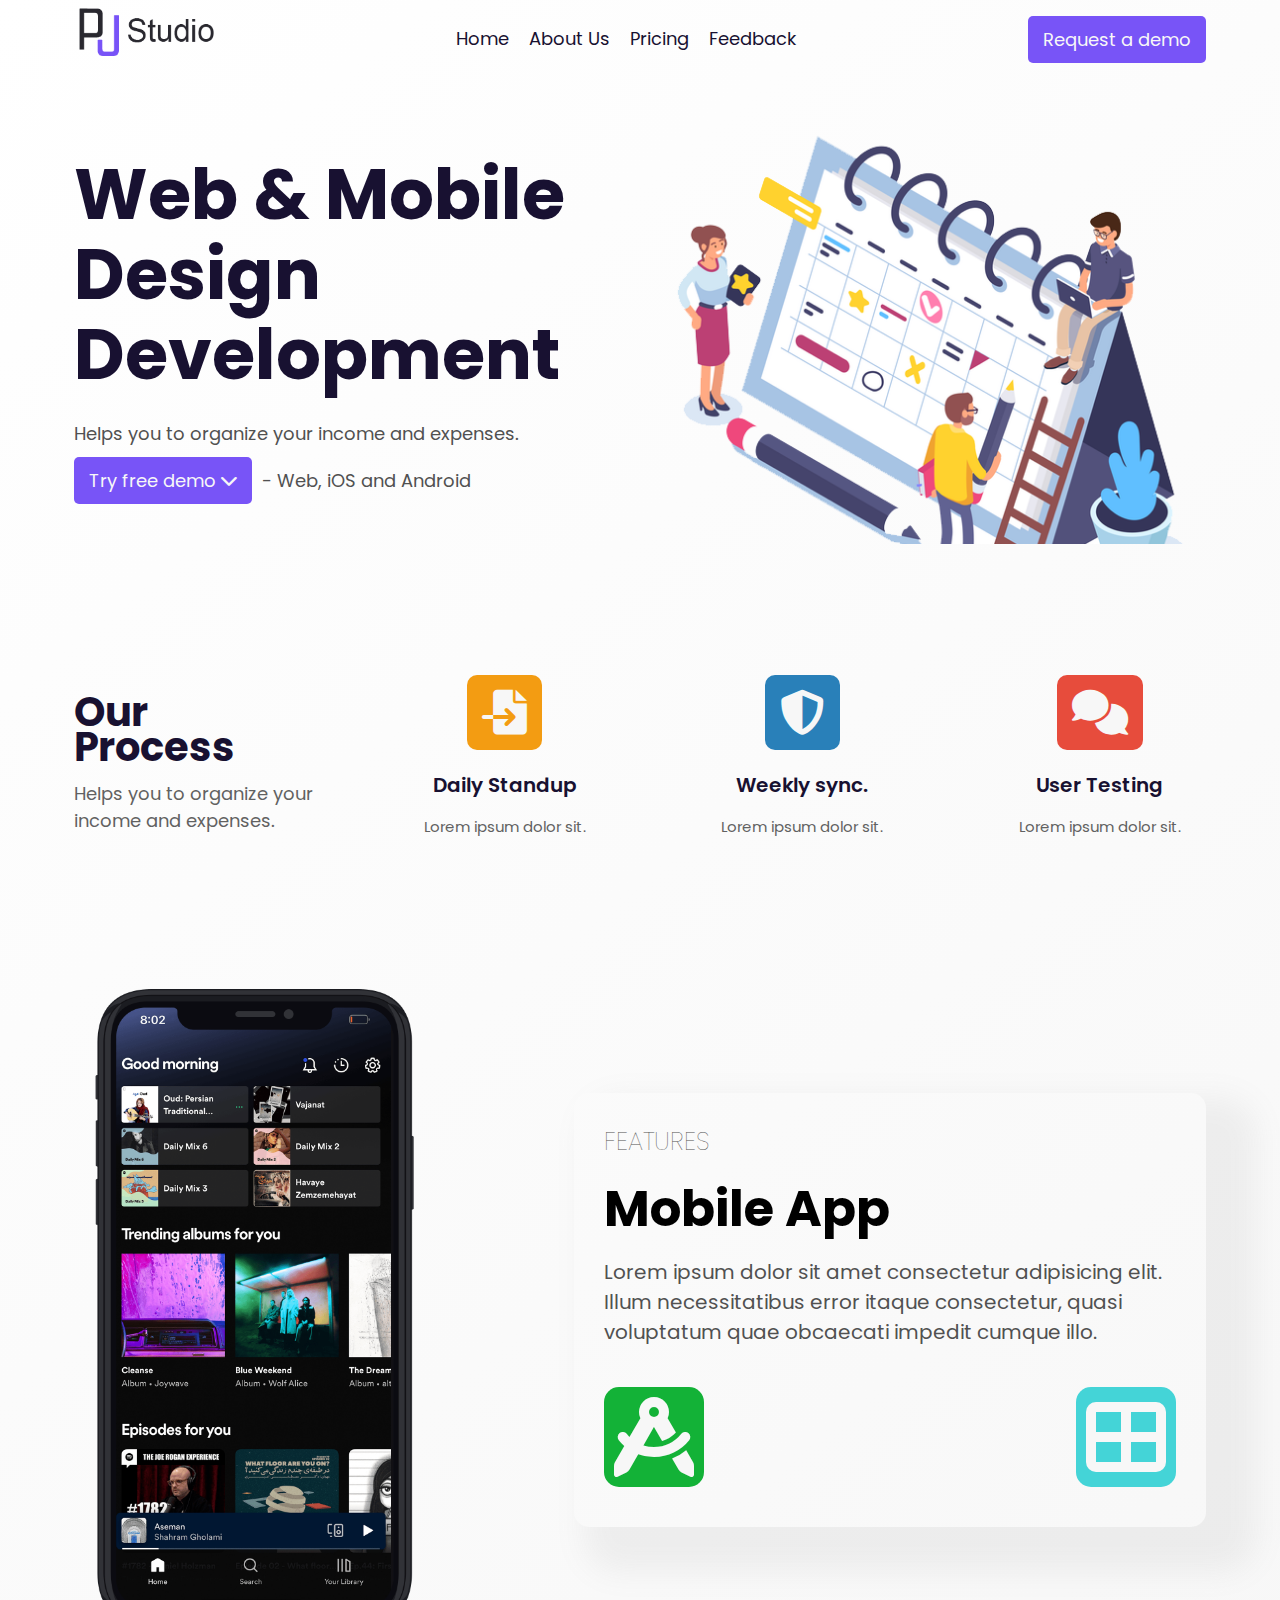
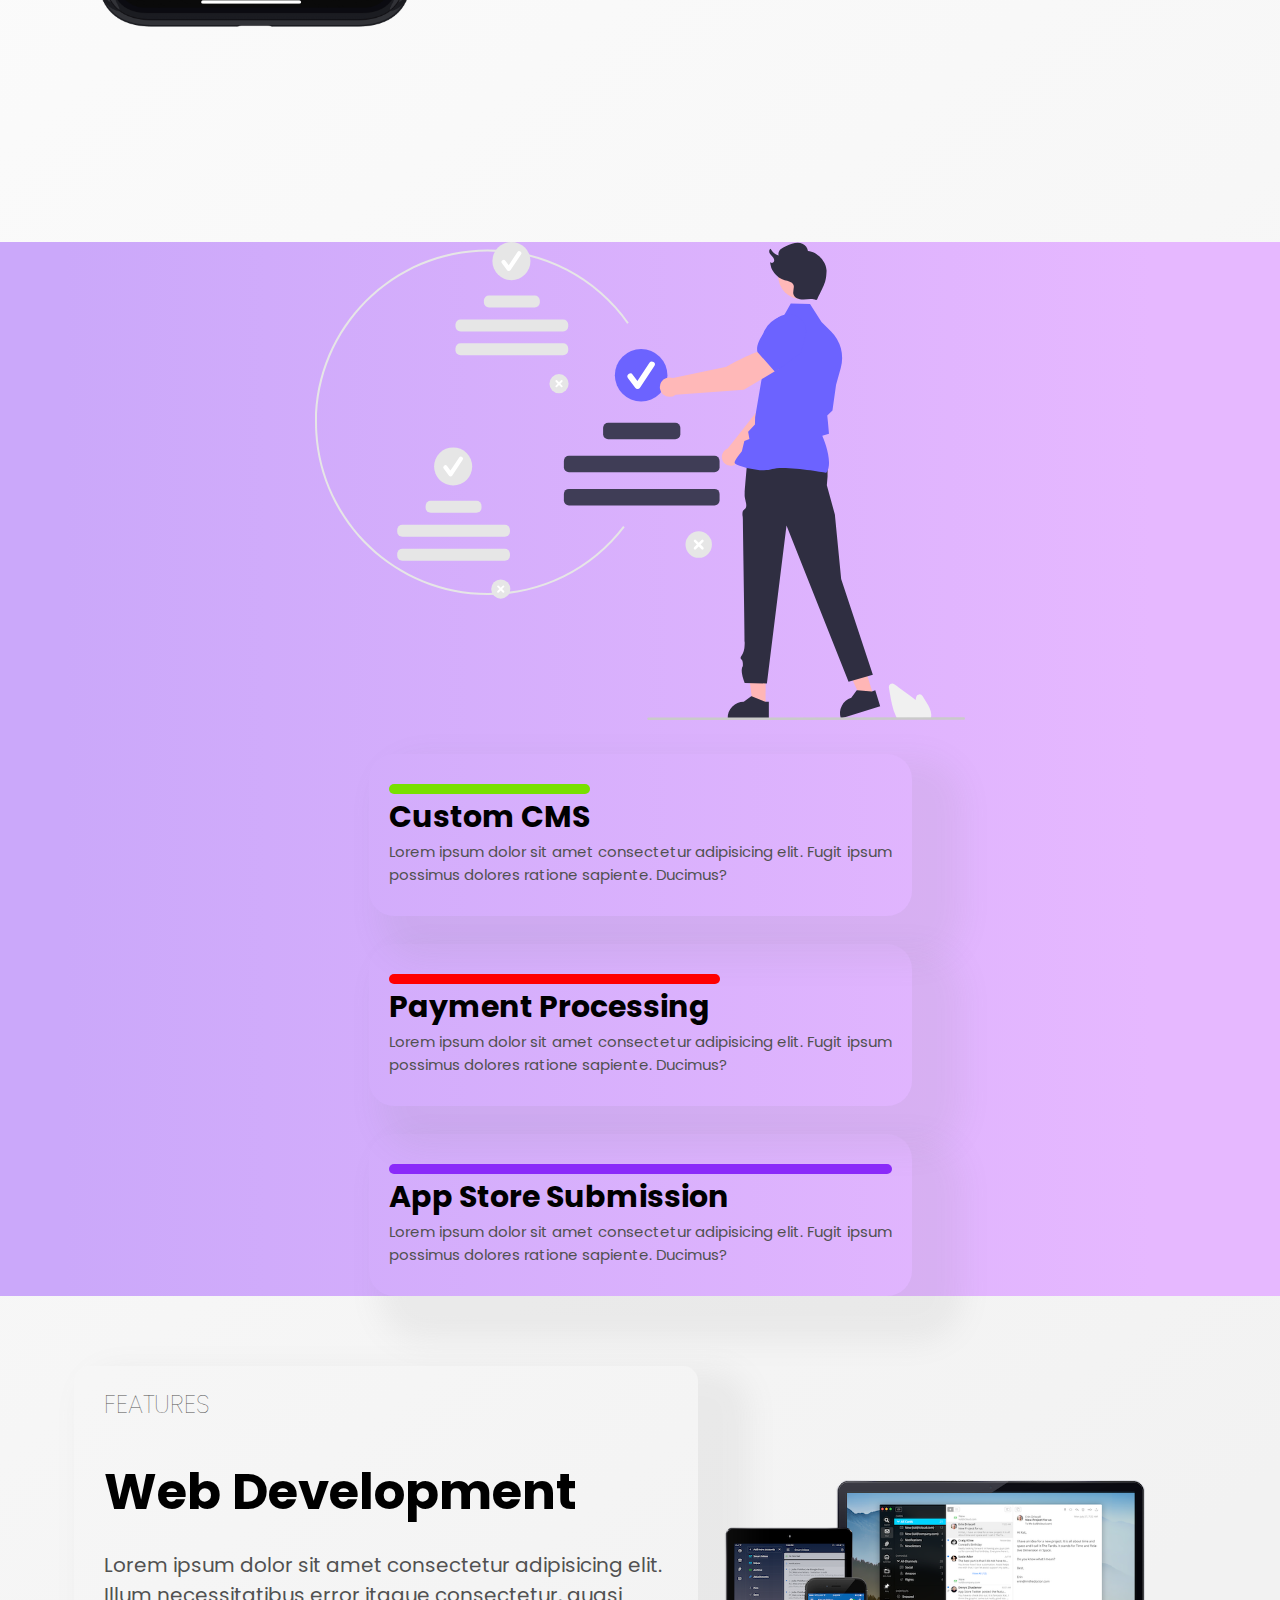
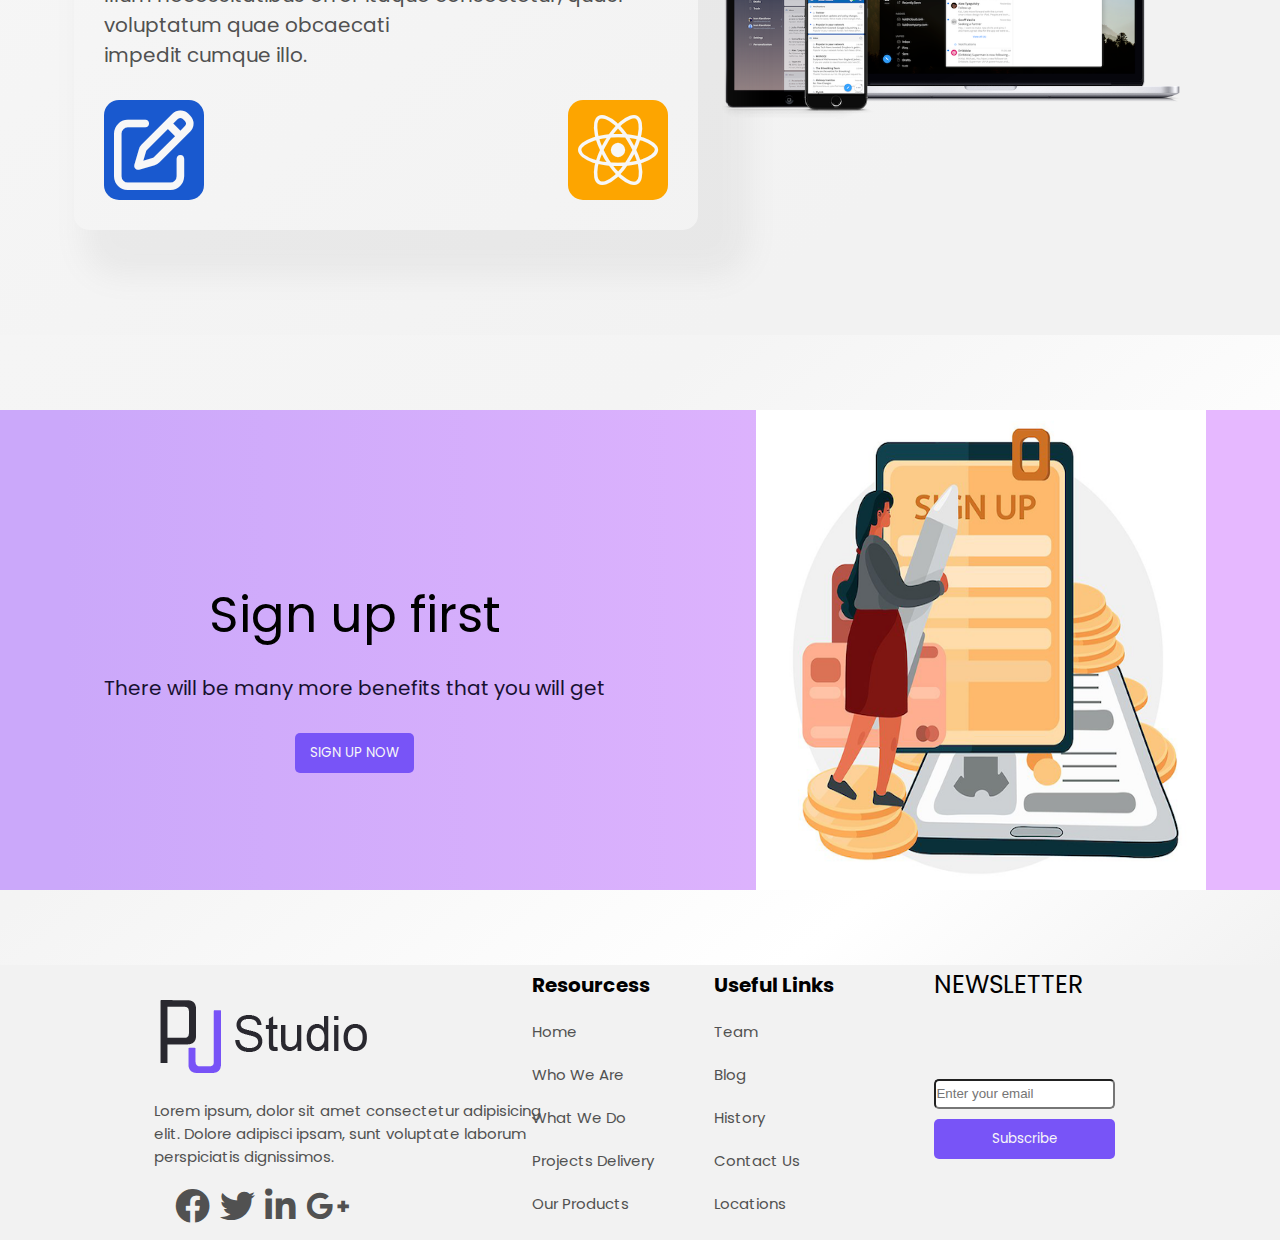
==== commit 4d45f4de: "update" ====
--- a/index.html
+++ b/index.html
@@ -9,6 +9,10 @@
   <link rel="stylesheet" href="https://cdnjs.cloudflare.com/ajax/libs/font-awesome/6.0.0/css/all.min.css" integrity="sha512-9usAa10IRO0HhonpyAIVpjrylPvoDwiPUiKdWk5t3PyolY1cOd4DSE0Ga+ri4AuTroPR5aQvXU9xC6qOPnzFeg==" crossorigin="anonymous" referrerpolicy="no-referrer" />
   <link href="https://fonts.googleapis.com/icon?family=Material+Icons"
       rel="stylesheet">
+      <link rel="apple-touch-icon" sizes="180x180" href="/apple-touch-icon.png">
+<link rel="icon" type="image/png" sizes="32x32" href="/favicon-32x32.png">
+<link rel="icon" type="image/png" sizes="16x16" href="/favicon-16x16.png">
+<link rel="manifest" href="/site.webmanifest">
 </head>
 <body>
   
@@ -121,13 +125,14 @@
     <section id="mobile">
         <div class="container">
           <div class="mobile__wrapper">
+            
             <div class="mobile__img">
               <img src="./assets/app-design-sample.png" alt="Mobile Image">
             </div>
             <div class="mobile__text">
               <h5>FEATURES</h5>
               <h2>Mobile App</h2>
-              <p>Lorem ipsum dolor sit amet consectetur adipisicing elit. <br/> Illum necessitatibus error itaque consectetur, quasi voluptatum quae obcaecati <br> impedit cumque illo.</p>
+              <p>Lorem ipsum dolor sit amet consectetur adipisicing elit. Illum necessitatibus error itaque consectetur, quasi voluptatum quae obcaecati impedit cumque illo.</p>
                 <div class="mobile__icons">
                   <i class="fa-solid fa-compass-drafting mobile__icons--design"></i>
                   <i class="fa-solid fa-table-cells-large mobile__icons--square"></i>
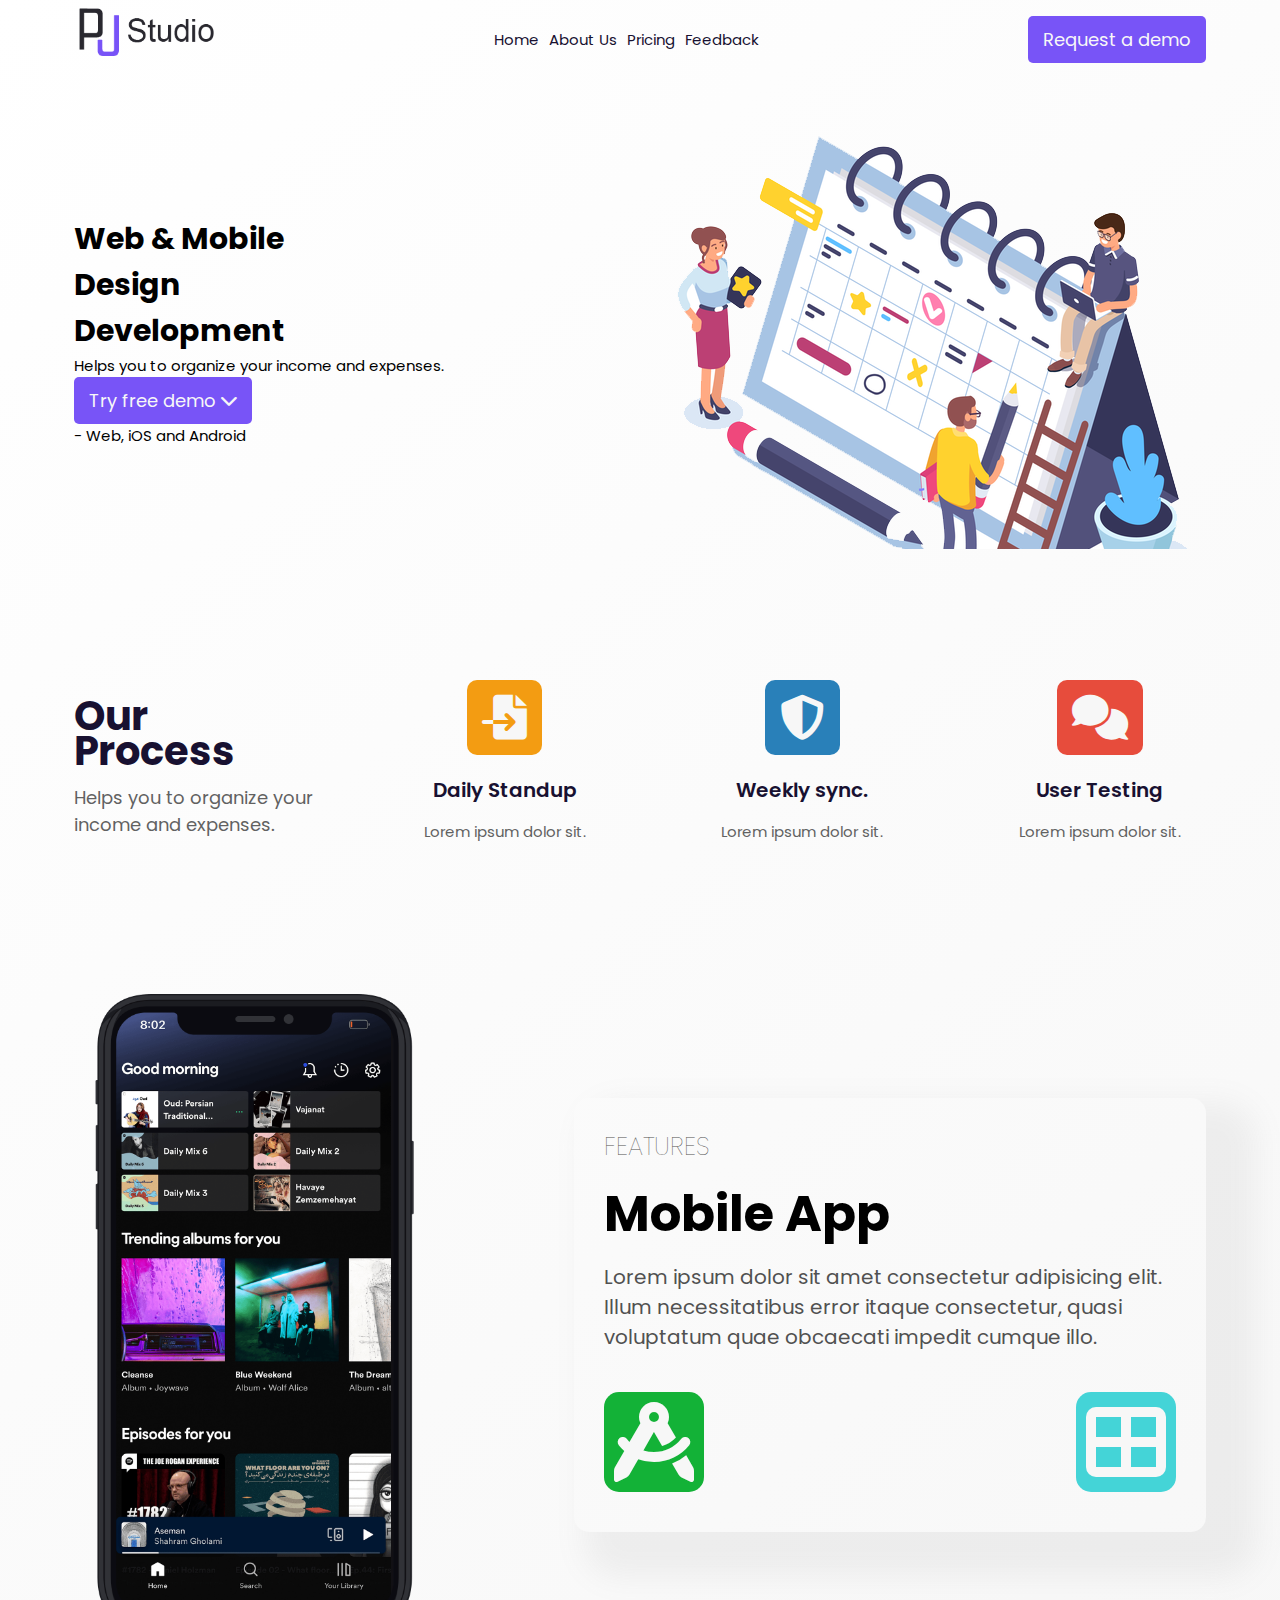
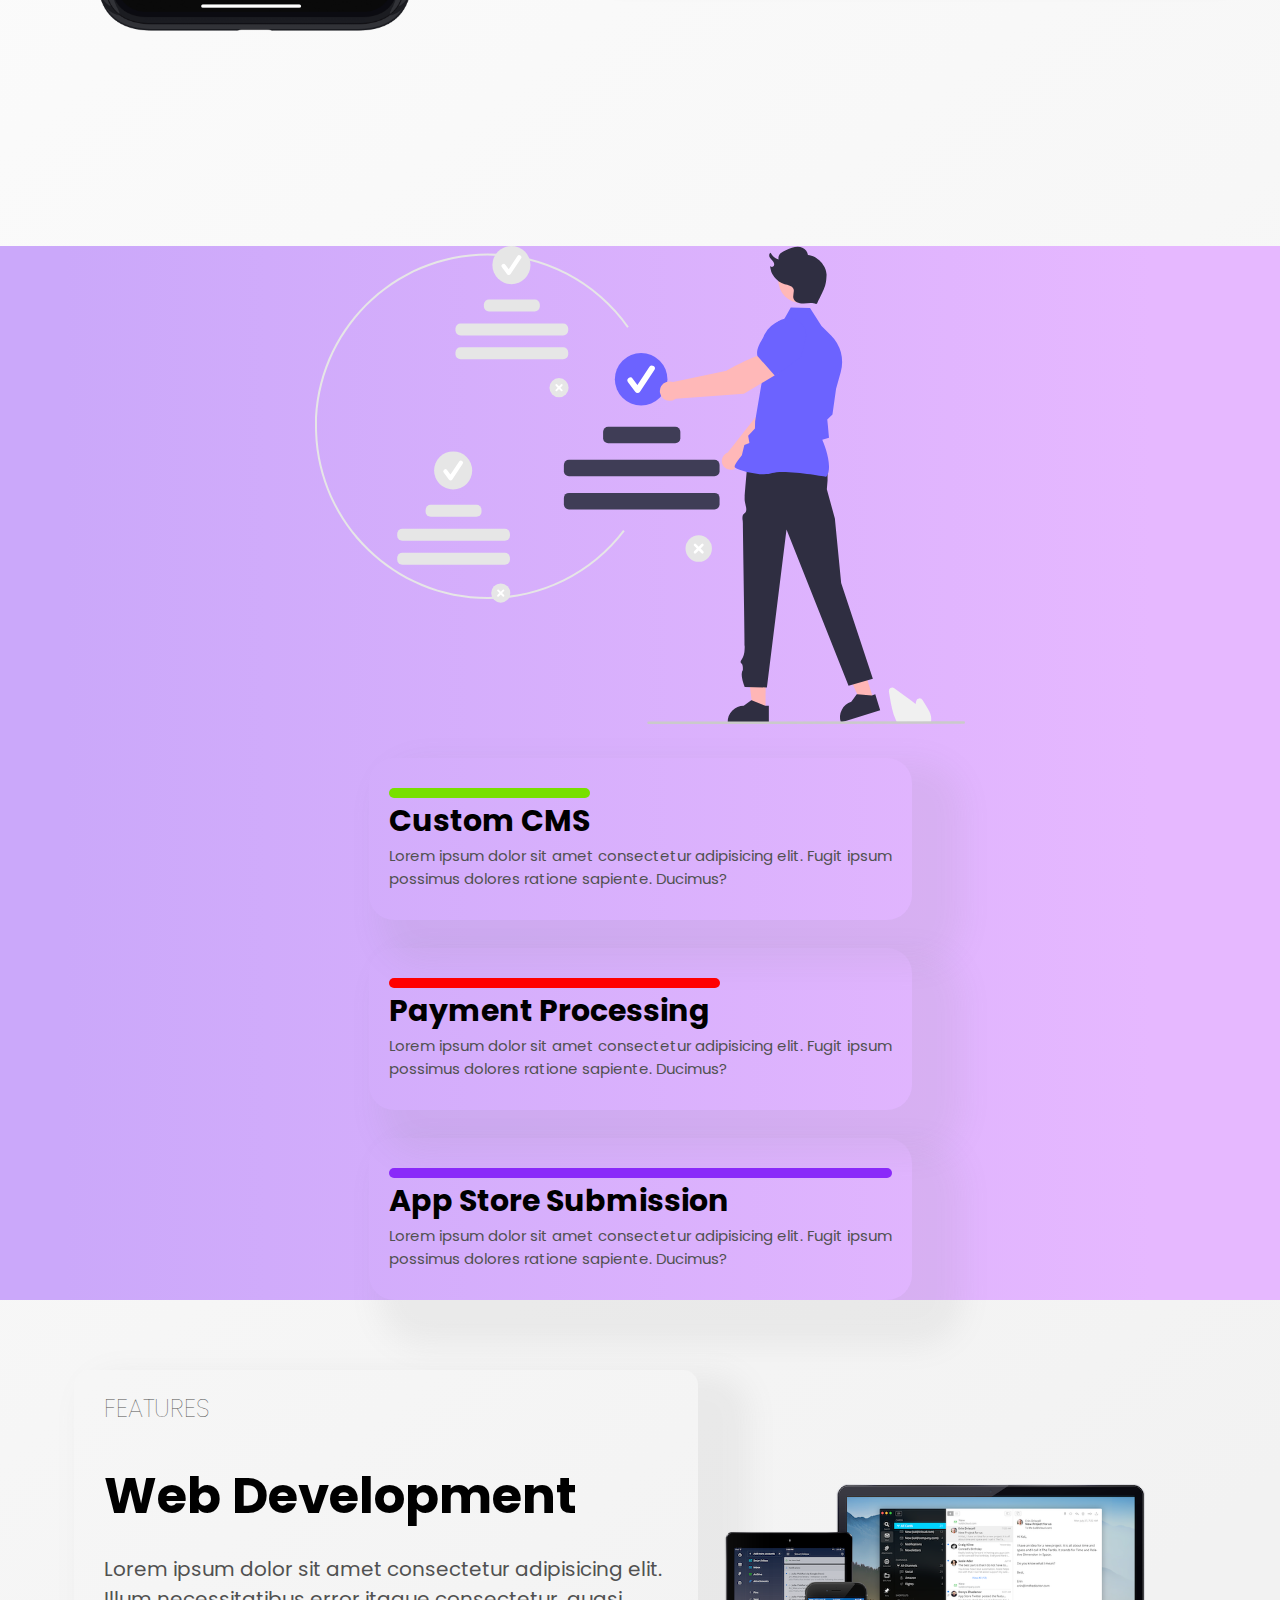
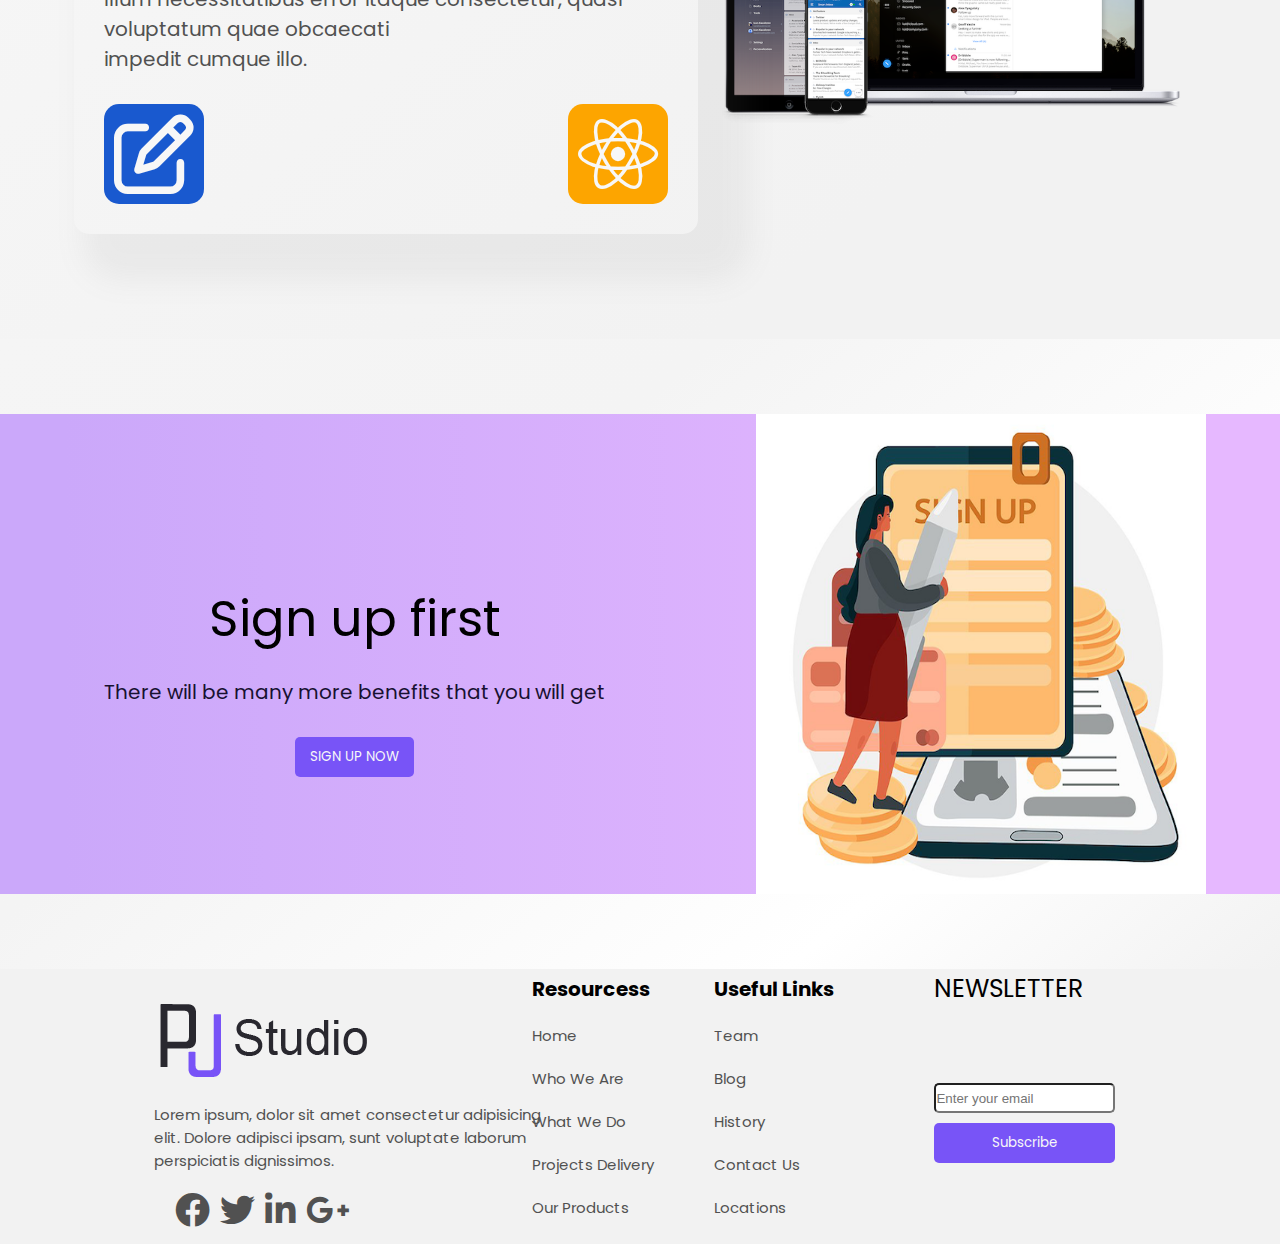
==== commit 87b8bdff: "Update index.html" ====
--- a/index.html
+++ b/index.html
@@ -13,13 +13,15 @@
 <link rel="icon" type="image/png" sizes="32x32" href="/favicon-32x32.png">
 <link rel="icon" type="image/png" sizes="16x16" href="/favicon-16x16.png">
 <link rel="manifest" href="/site.webmanifest">
+<link rel="stylesheet" href="https://cdnjs.cloudflare.com/ajax/libs/animate.css/4.1.1/animate.min.css" />
+<script src="./script.js" defer></script>
 </head>
 <body>
   
-  <header id="header">
+  <header id="header" class="animate__animated animate__fadeInDown">
     
     <div class="container">
-      
+      <!-- navbar -->
       <nav class="navbar">
 
         <div class="navbar__logo">
@@ -28,10 +30,10 @@
 
         <div class="navbar__nav">
             <ul class="nav__lists">
-              <li class="nav__list"><a class="nav__link" href="">Home</a></li>
-              <li class="nav__list"><a class="nav__link" href="">About Us</a></li>
-              <li class="nav__list"><a class="nav__link" href="">Pricing</a></li>
-              <li class="nav__list"><a class="nav__link" href="">Feedback</a></li>
+              <li class="nav__list__item"><a class="nav__link" href="">Home</a></li>
+              <li class="nav__list__item"><a class="nav__link" href="">About Us</a></li>
+              <li class="nav__list__item"><a class="nav__link" href="">Pricing</a></li>
+              <li class="nav__list__item"><a class="nav__link" href="">Feedback</a></li>
             </ul>
         </div>
 
@@ -47,17 +49,19 @@
   </header>
   <main>
 
+
+    <!-- hero -->
     <section id="hero">
       <div class="container">
         <div class="hero__wrapper">
-          <div class="hero__item--left">
-              <h1>
+          <div class="hero__item__left">
+              <h1 class="animate__animated animate__fadeInDown">
                 Web & Mobile <br />
                 Design <br />
                 Development
               </h1>
-              <p>Helps you to organize your income and expenses.</p>
-              <div class="left--item__demo">
+              <p class="animate__animated animate__fadeInDown animate__delay-1s">Helps you to organize your income and expenses.</p>
+              <div class="left__item__demo animate__animated animate__fadeInDown animate__delay-2s">
                   <button type="button" class="btn btn__primary hero__btn">
                     Try free demo
                     <i class="fa-solid fa-chevron-down"></i>
@@ -66,7 +70,7 @@
               </div>
           </div>
 
-          <div class="hero__item--right">
+          <div class="hero__item__right animate__animated animate__fadeInDown animate__delay-2s"">
               <img src="./assets/hero.png" alt="PJ Studio" />
           </div>
 
@@ -75,7 +79,7 @@
     </section>
 
 
-    <section id="our-process">
+    <section id="our-process" class="animate__animated">
         <div class="container">
           <div class="process__wrapper">
             
@@ -122,7 +126,7 @@
         </div>
     </section>
 
-    <section id="mobile">
+    <section id="mobile" class="animate__animated">
         <div class="container">
           <div class="mobile__wrapper">
             
@@ -143,7 +147,7 @@
       </section>
 
 
-      <section id="customize">
+      <section id="customize" class="animate__animated animate__delay-1s">
         <div class="container">
           <div class="customize__wrapper">
             <div class="customize__image">
@@ -167,7 +171,7 @@
         </div>
       </section>
 
-      <section id="web-development">
+      <section id="web-development" class="animate__animated animate__delay-2s">
         <div class="container">
           <div class="web-development__wrapper">
             <div class="web-development__text">
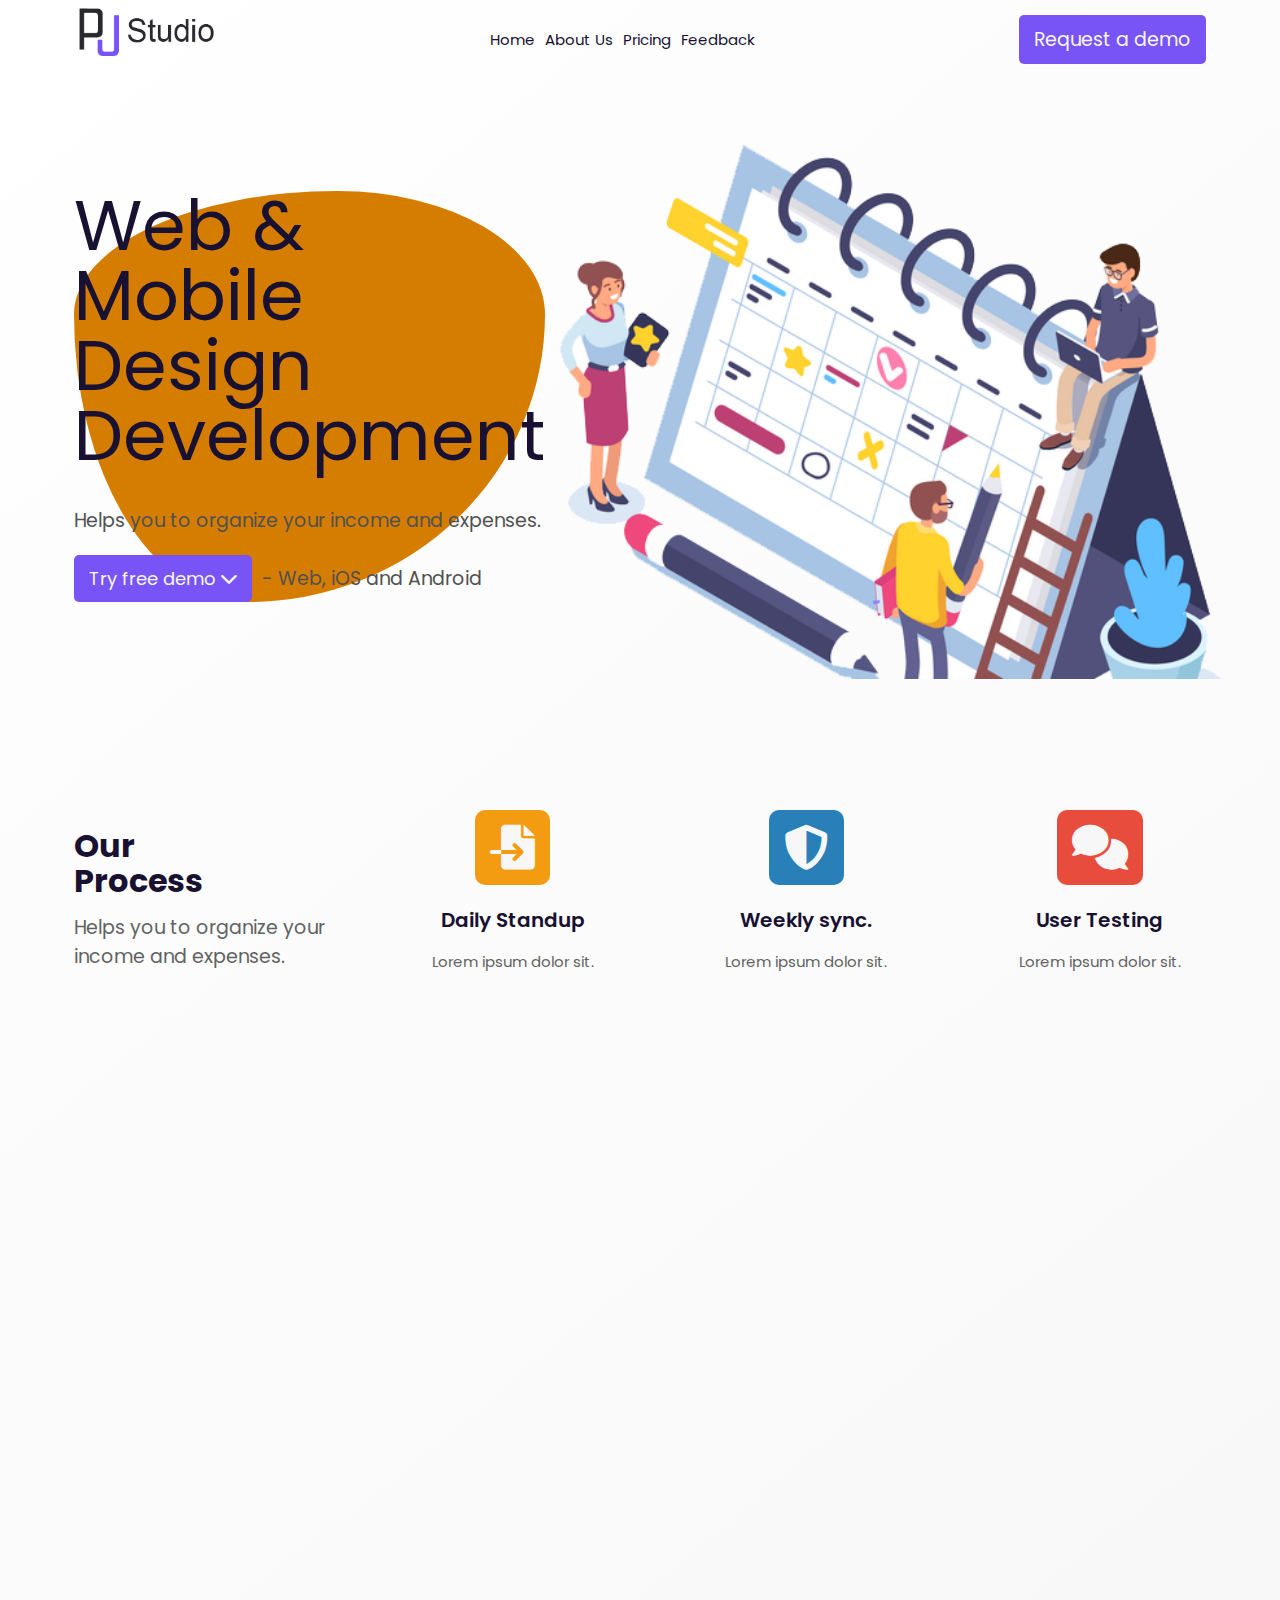
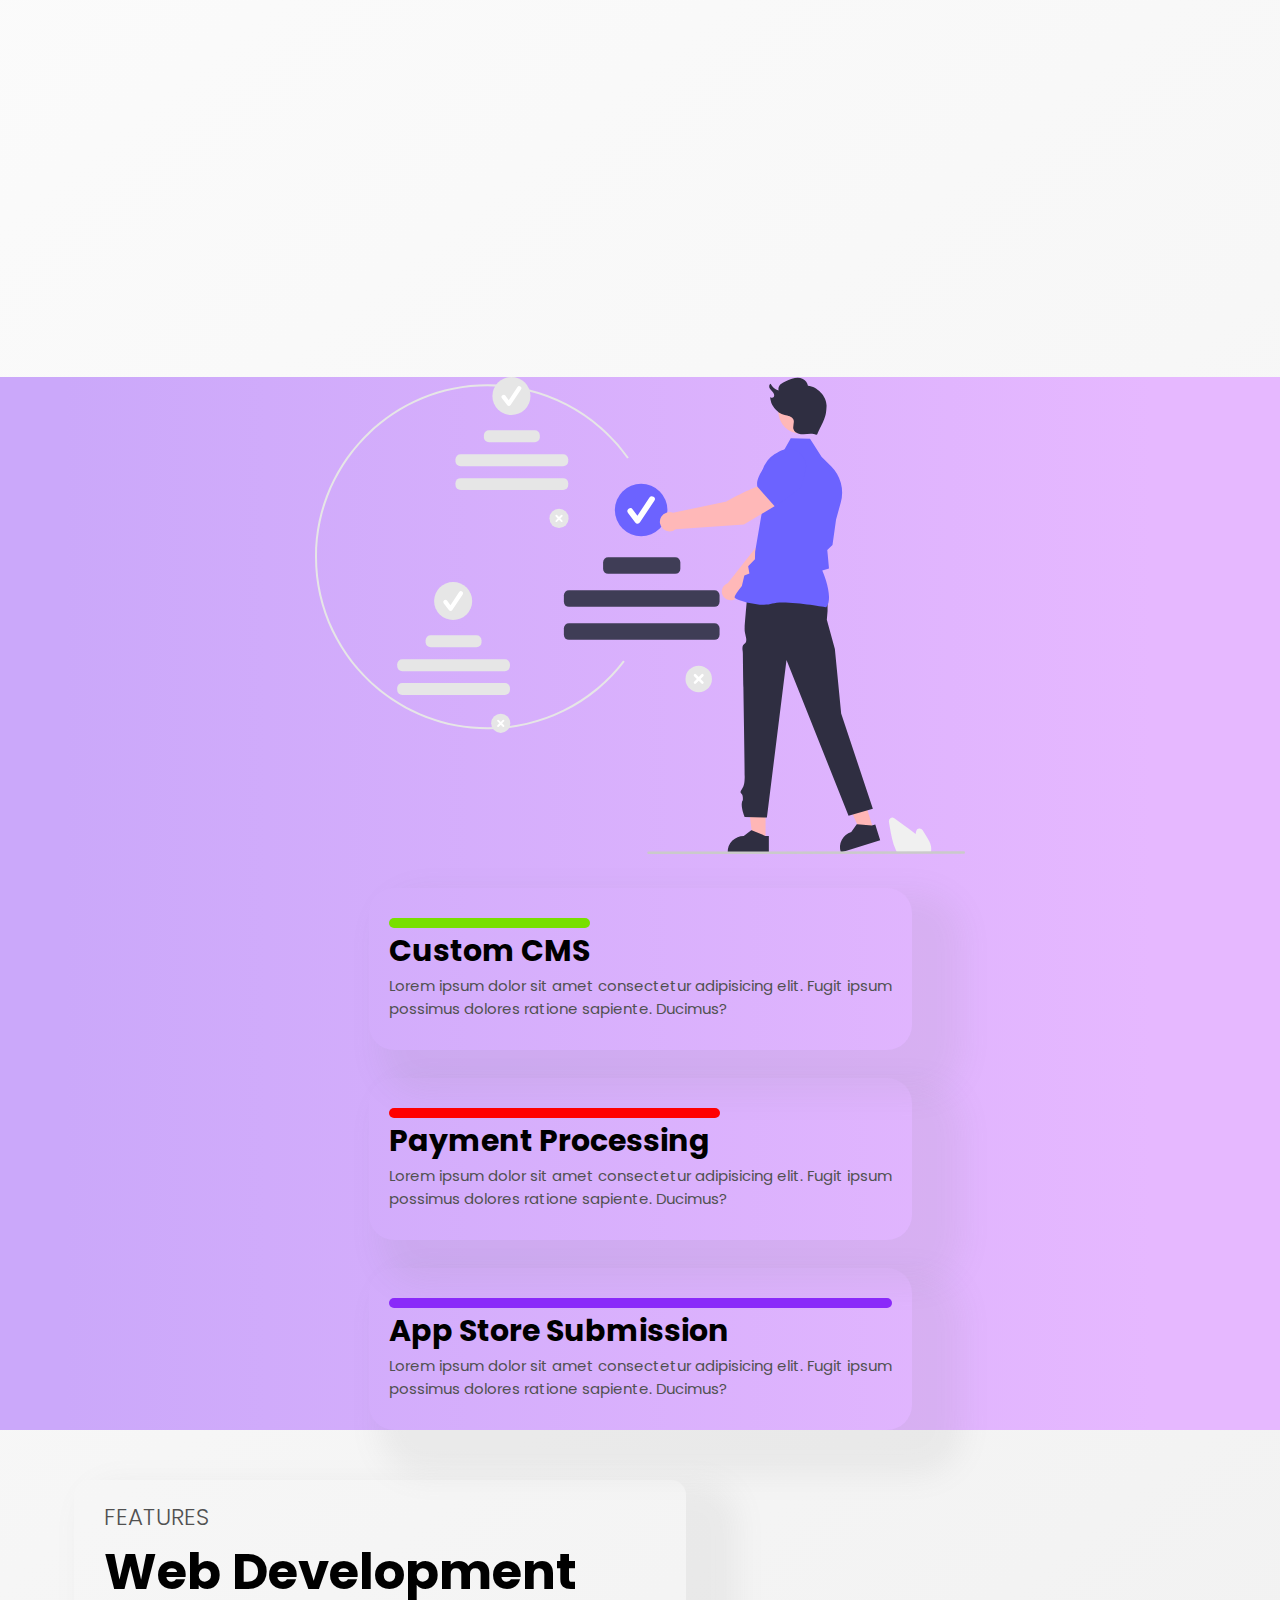
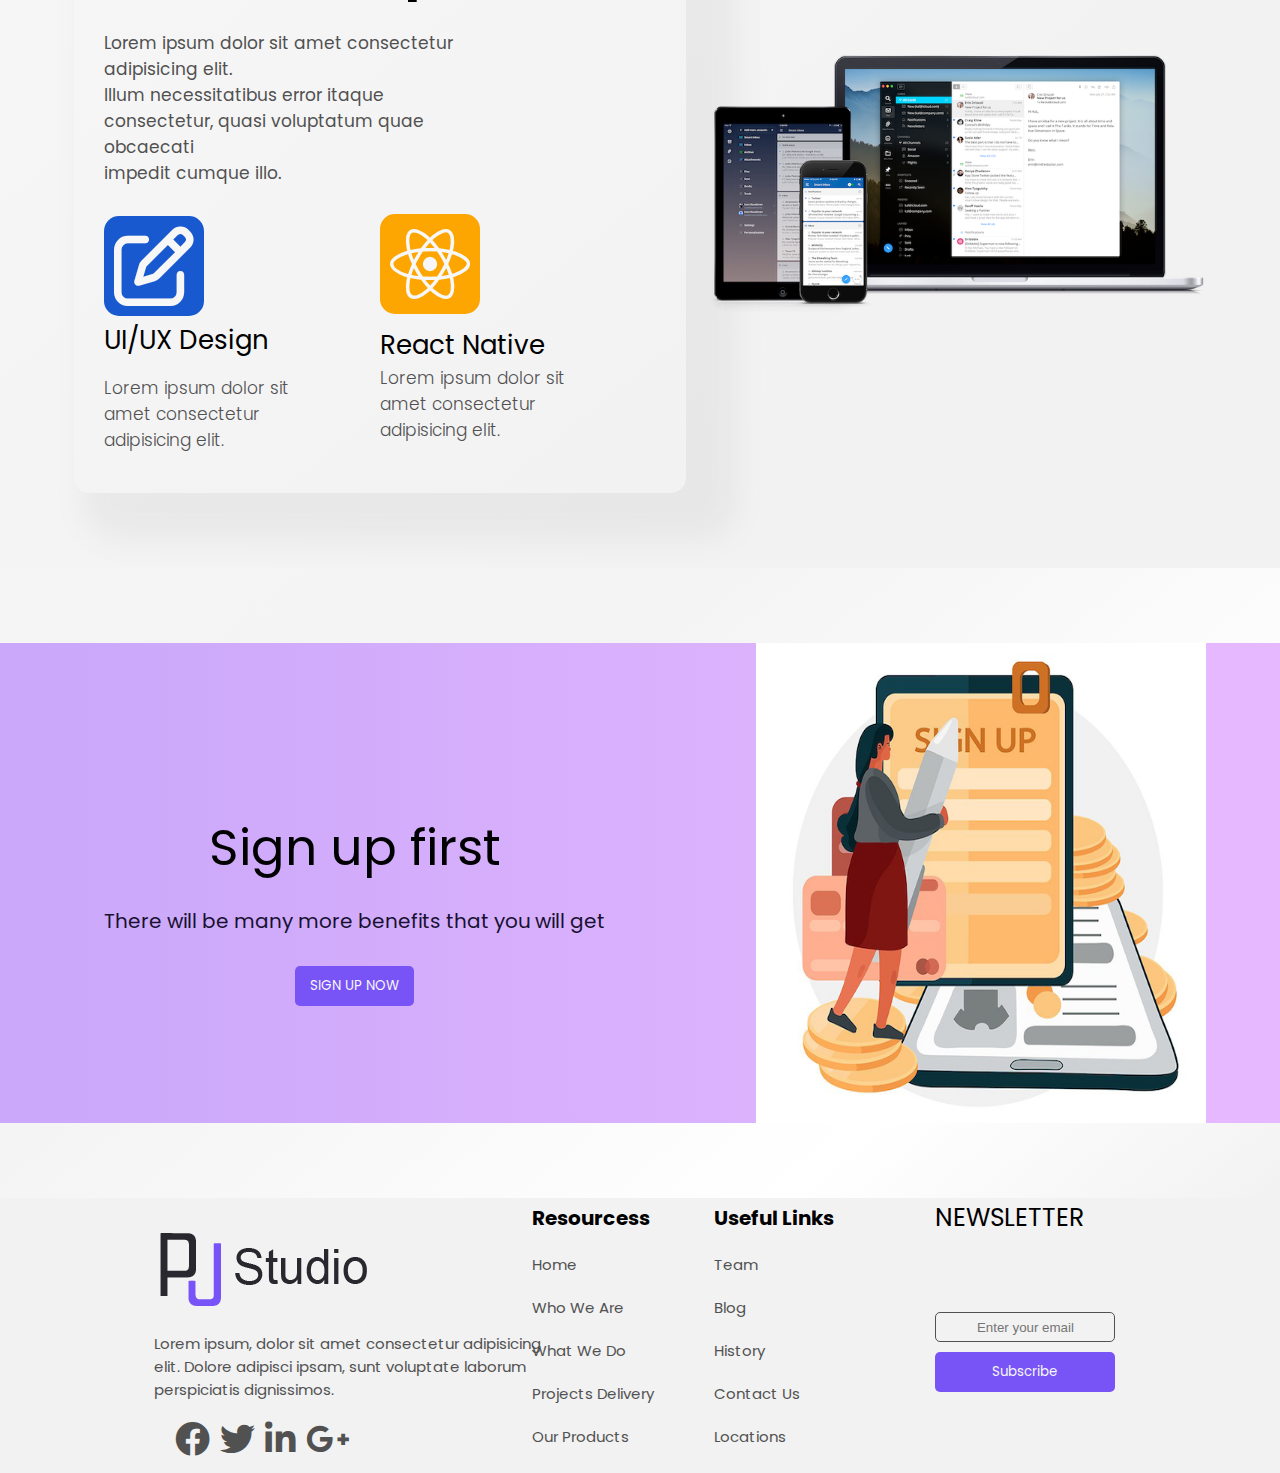
==== commit 445b72fb: "update" ====
--- a/index.html
+++ b/index.html
@@ -138,8 +138,16 @@
               <h2>Mobile App</h2>
               <p>Lorem ipsum dolor sit amet consectetur adipisicing elit. Illum necessitatibus error itaque consectetur, quasi voluptatum quae obcaecati impedit cumque illo.</p>
                 <div class="mobile__icons">
-                  <i class="fa-solid fa-compass-drafting mobile__icons--design"></i>
-                  <i class="fa-solid fa-table-cells-large mobile__icons--square"></i>
+                  <div class="icons__ui">
+                    <i class="fa-solid fa-compass-drafting mobile__icons--design"></i>
+                    <h3>UI/UX Design</h3>
+                    <p>Lorem ipsum dolor sit amet consectetur adipisicing elit.</p>
+                  </div>
+                  <div class="icons__native">
+                    <i class="fa-solid fa-table-cells-large mobile__icons--square"></i>
+                    <h3>Native iOS App</h3>
+                    <p>Lorem ipsum dolor sit amet, consectetur adipisicing elit. Voluptates, doloribus?</p>
+                  </div>
                 </div>
             </div>
           </div>
@@ -171,7 +179,8 @@
         </div>
       </section>
 
-      <section id="web-development" class="animate__animated animate__delay-2s">
+      <section id="web-development" class="animate__animated
+       animate__delay-2s">
         <div class="container">
           <div class="web-development__wrapper">
             <div class="web-development__text">
@@ -179,8 +188,16 @@
               <h2>Web Development</h2>
               <p>Lorem ipsum dolor sit amet consectetur adipisicing elit. <br/> Illum necessitatibus error itaque consectetur, quasi voluptatum quae obcaecati <br> impedit cumque illo.</p>
                 <div class="web-development__icons">
-                  <i class="fa-regular fa-pen-to-square web-development__ui"></i>
-                  <i class="fa-brands fa-react web-development__react"></i>
+                  <div class="icons__ui">
+                    <i class="fa-regular fa-pen-to-square web-development__ui"></i>
+                    <h3>UI/UX Design</h3>
+                    <p>Lorem ipsum dolor sit amet consectetur adipisicing elit.</p>
+                  </div>
+                  <div class="icons__react">
+                    <i class="fa-brands fa-react web-development__react"></i>
+                    <h3>React Native</h3>
+                    <p>Lorem ipsum dolor sit amet consectetur adipisicing elit.</p>
+                  </div>
                 </div>
             </div>
             <div class="web-development__img">
